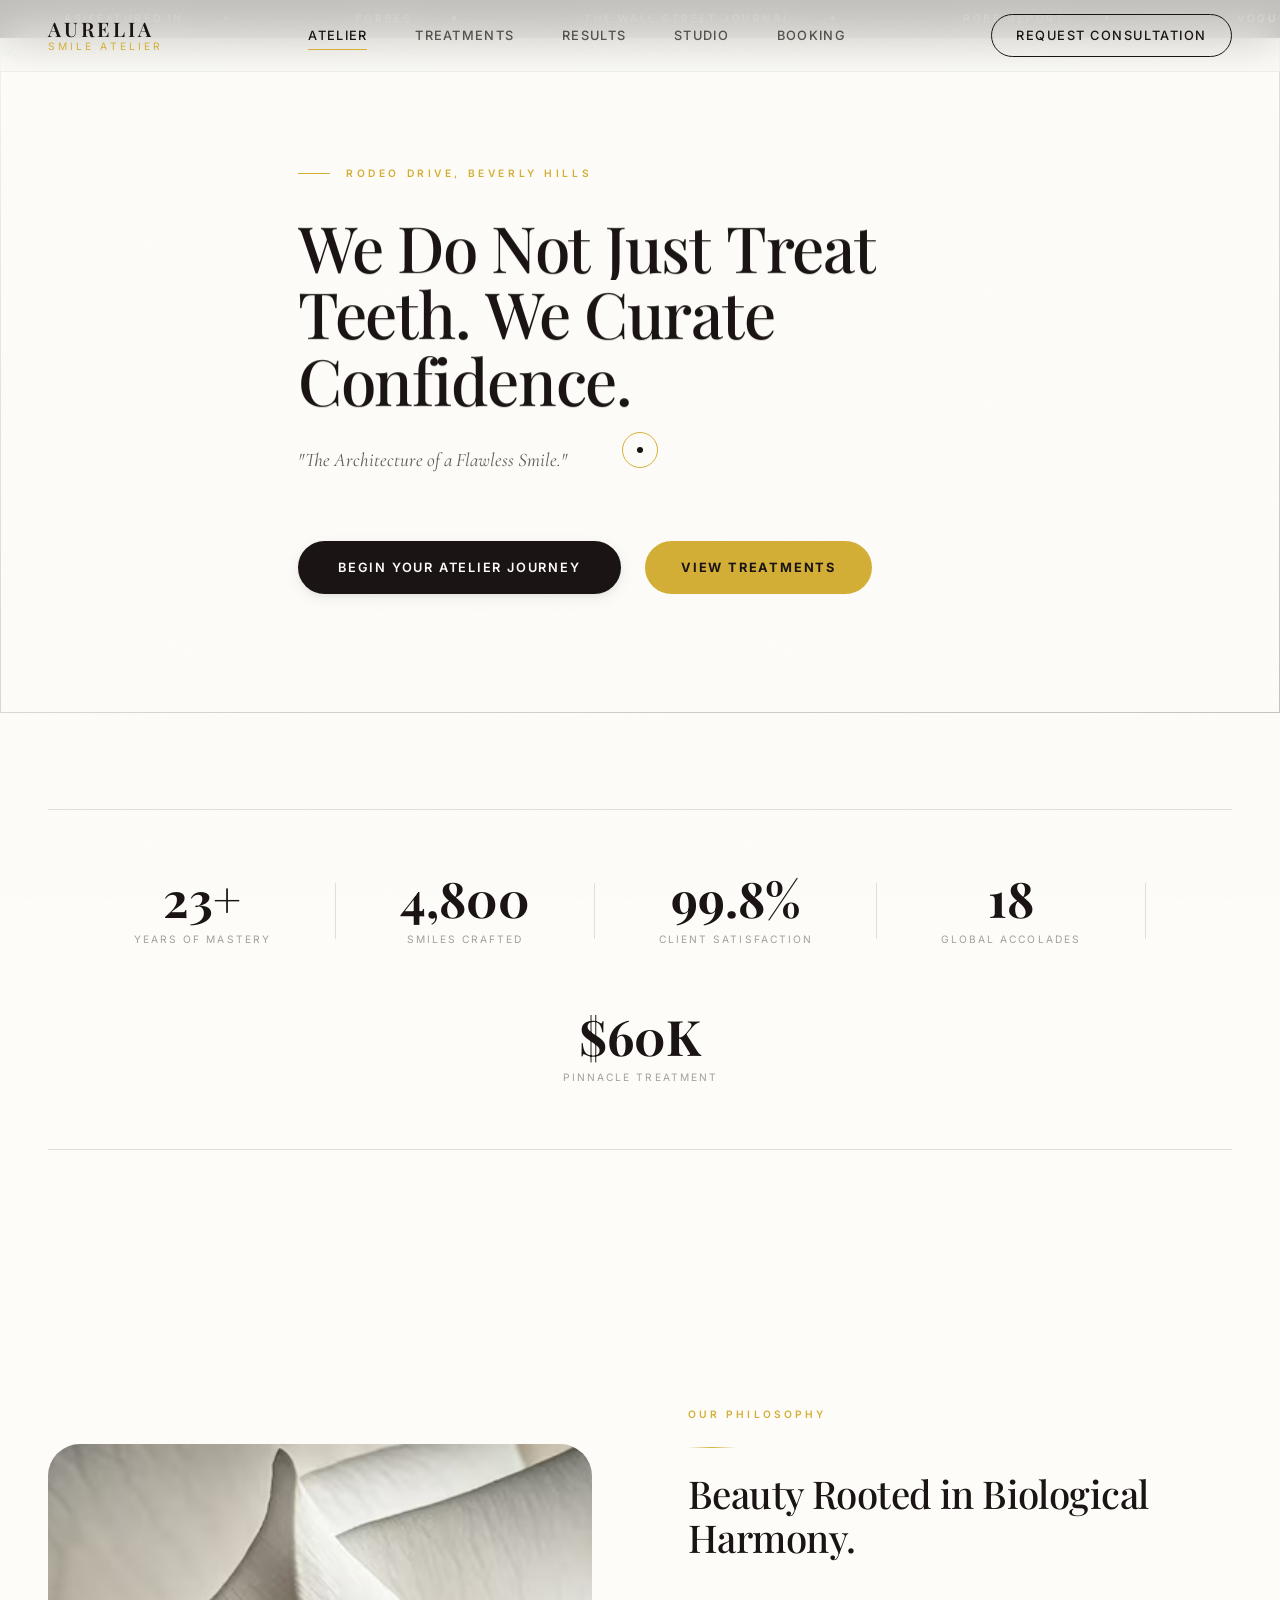
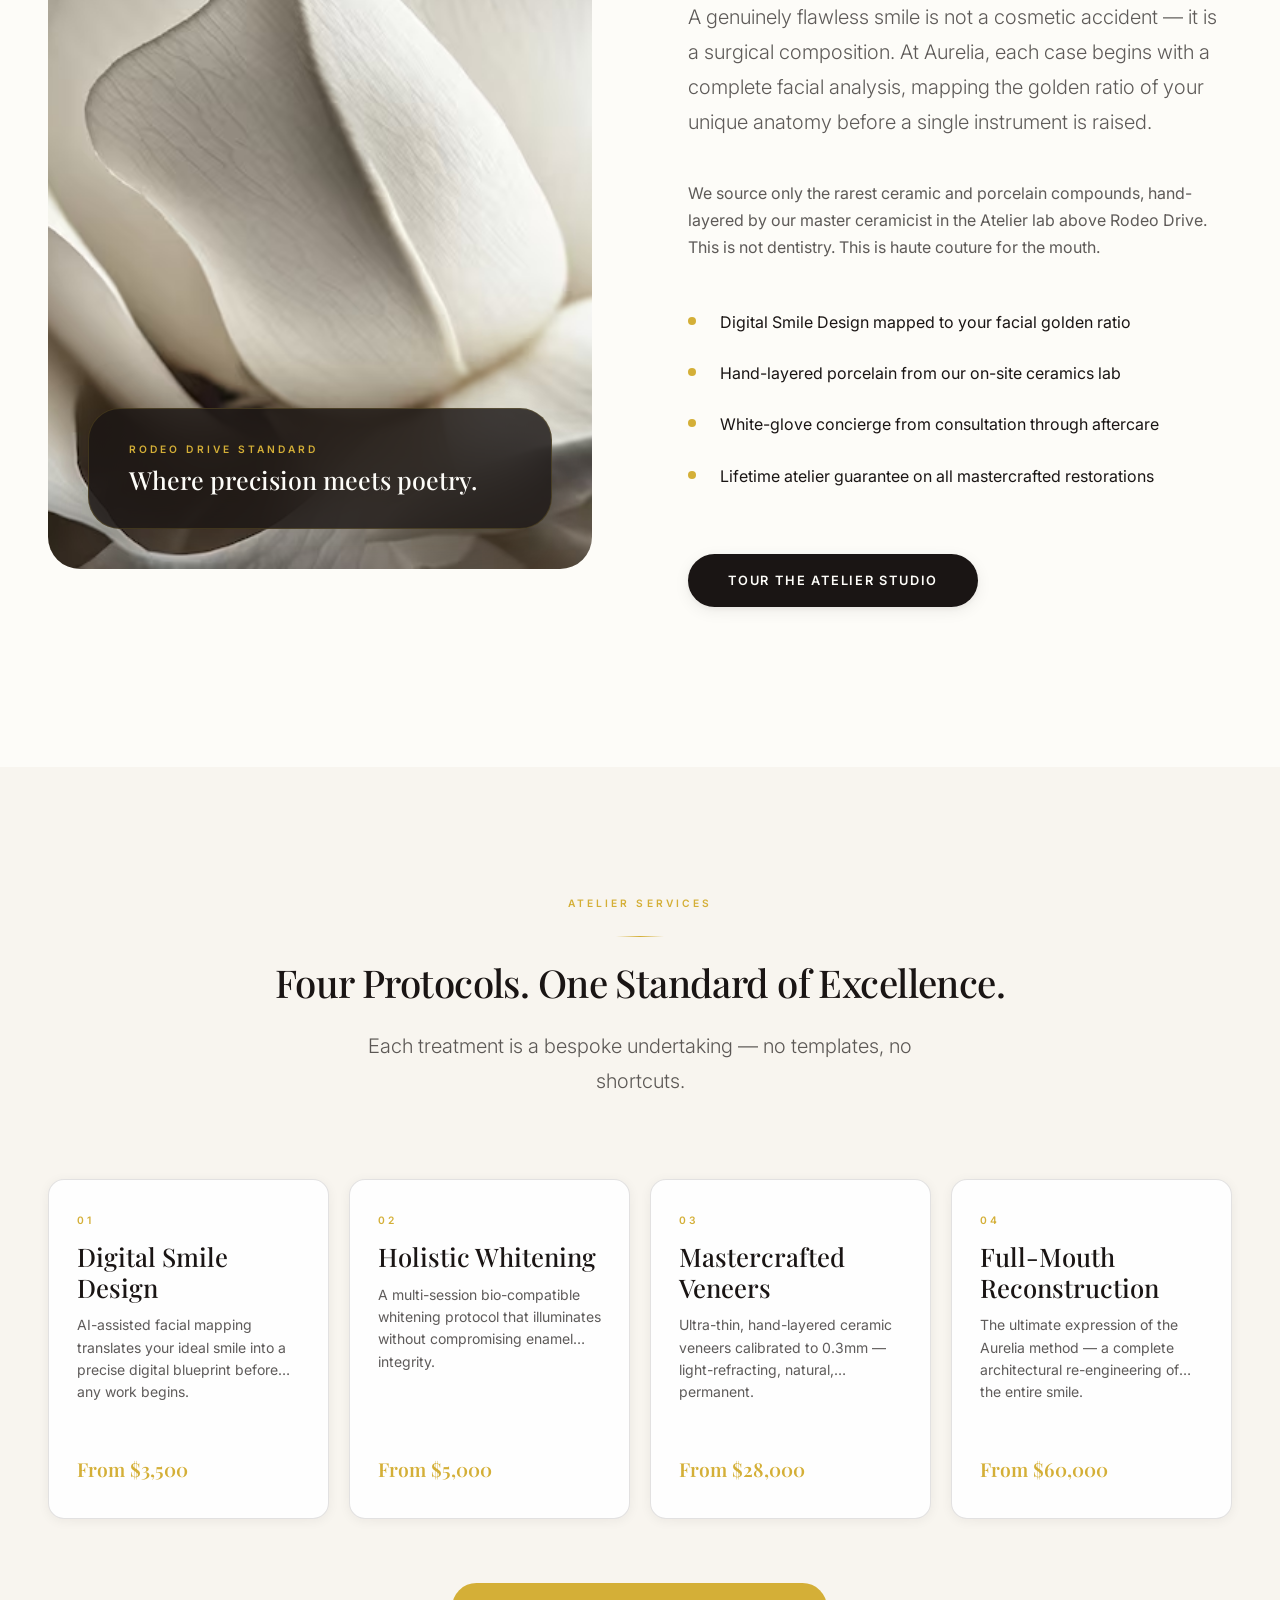
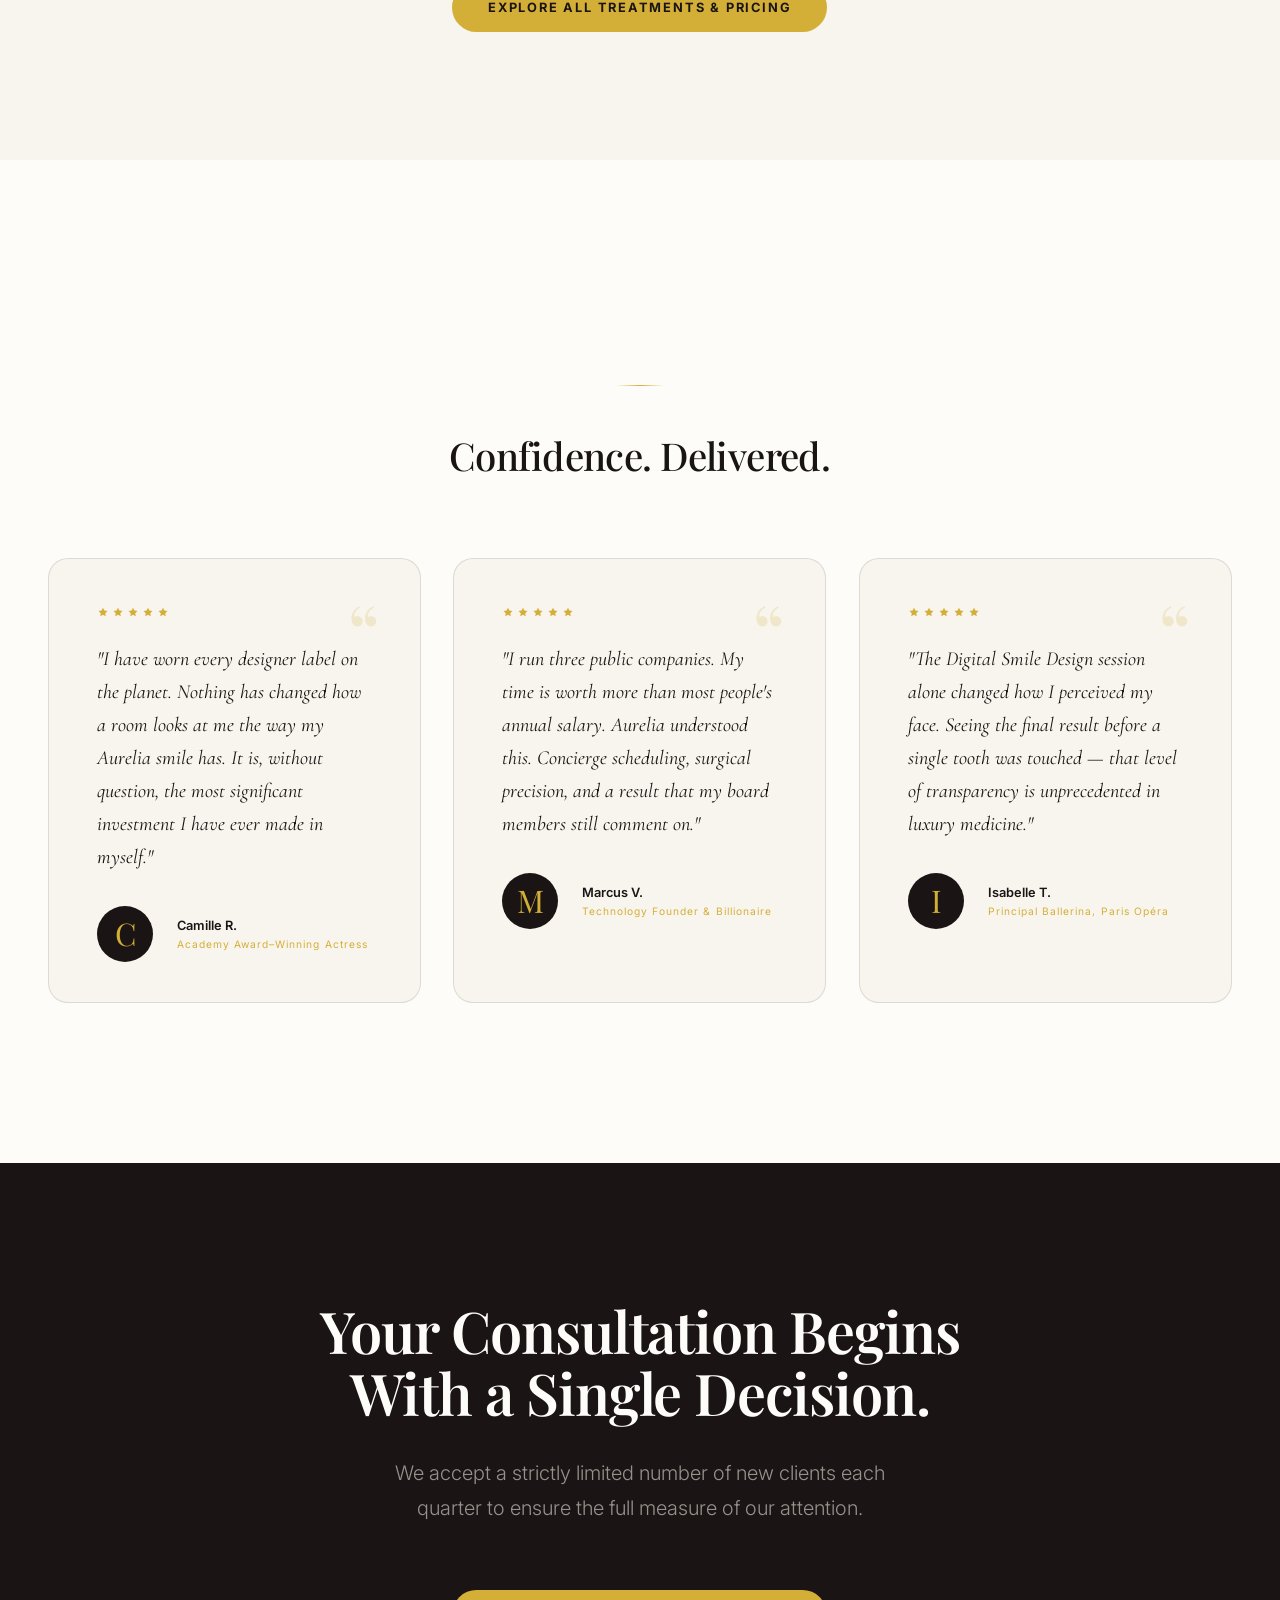
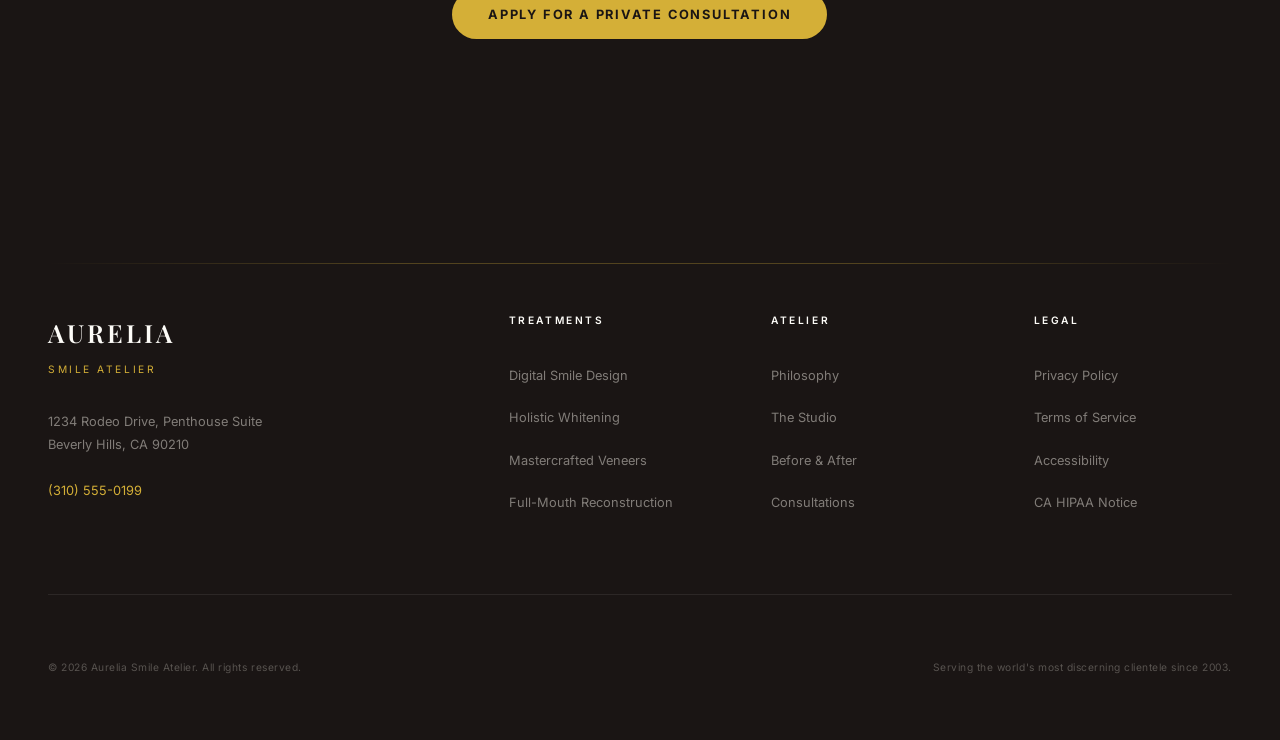
==== index.html @ 7411df08 "Add files via upload" ====
<!DOCTYPE html>
<html lang="en">
<head>
  <meta charset="UTF-8" />
  <meta name="viewport" content="width=device-width, initial-scale=1.0" />
  <meta name="description" content="Aurelia Smile Atelier — Ultra-luxury cosmetic dentistry on Rodeo Drive, Beverly Hills. Mastercrafted veneers, full-mouth reconstructions, and digital smile design for the world's most discerning clientele." />
  <meta name="theme-color" content="#FDFCF8" />
  <title>Aurelia Smile Atelier | The Architecture of a Flawless Smile</title>
  <meta http-equiv="Cache-Control" content="no-cache, no-store, must-revalidate" />
  <meta http-equiv="Pragma" content="no-cache" />
  <meta http-equiv="Expires" content="0" />
  <link rel="stylesheet" href="luxury.css?v=7" />
  <!-- CRITICAL: mobile overrides for the new services grid -->
  <style>
    @media (max-width: 900px) {
      #new-services-grid {
        flex-direction: column !important;
      }
      #new-services-grid > a {
        height: auto !important;
        min-height: 200px !important;
        flex: none !important;
        width: 100% !important;
      }
      #new-services-grid > a > p {
        -webkit-line-clamp: unset !important;
        overflow: visible !important;
        display: block !important;
      }
    }
  </style>
</head>
<body>

  <!-- ░░ NOISE OVERLAY ░░ -->
  <div class="noise-overlay" aria-hidden="true"></div>

  <!-- ░░ CUSTOM CURSOR ░░ -->
  <div class="cursor-dot"  aria-hidden="true"></div>
  <div class="cursor-ring" aria-hidden="true"></div>

  <!-- ░░ PAGE WIPE ░░ -->
  <div class="page-wipe" aria-hidden="true">
    <div class="page-wipe__panel"></div>
    <div class="page-wipe__panel"></div>
    <div class="page-wipe__panel"></div>
    <div class="page-wipe__panel"></div>
    <div class="page-wipe__panel"></div>
  </div>
  <div class="page-wipe__accent" aria-hidden="true"></div>

  <!-- ░░ MARQUEE ░░ -->
  <div class="marquee-bar" role="marquee" aria-label="As featured in">
    <div class="marquee-inner">
      <div class="marquee-track">
        <span class="marquee-item">As Featured In<span class="marquee-sep"></span></span>
        <span class="marquee-item">Forbes<span class="marquee-sep"></span></span>
        <span class="marquee-item">The Wall Street Journal<span class="marquee-sep"></span></span>
        <span class="marquee-item">Robb Report<span class="marquee-sep"></span></span>
        <span class="marquee-item">Vogue<span class="marquee-sep"></span></span>
        <span class="marquee-item">Architectural Digest<span class="marquee-sep"></span></span>
        <span class="marquee-item">Town &amp; Country<span class="marquee-sep"></span></span>
        <span class="marquee-item">Hollywood Reporter<span class="marquee-sep"></span></span>
        <span class="marquee-item">Condé Nast Traveller<span class="marquee-sep"></span></span>
      </div>
    </div>
  </div>

  <!-- ░░ NAV ░░ -->
  <nav class="site-nav" role="navigation" aria-label="Primary navigation">
    <div class="nav-inner">
      <a href="index.html" class="nav-wordmark" aria-label="Aurelia Smile Atelier — Home">
        <span class="nav-wordmark__name">AURELIA</span>
        <span class="nav-wordmark__sub">Smile Atelier</span>
      </a>
      <div class="nav-links">
        <a href="index.html"      class="is-active">Atelier</a>
        <a href="treatments.html">Treatments</a>
        <a href="results.html">Results</a>
        <a href="studio.html">Studio</a>
        <a href="booking.html">Booking</a>
      </div>
      <a href="booking.html" class="nav-cta btn-magnetic" data-cursor="hover">
        <span class="btn-magnetic__text">Request Consultation</span>
      </a>
        <button id="mobile-menu-btn" aria-label="Toggle mobile menu" data-cursor="hover">
          <svg width="24" height="24" viewBox="0 0 24 24" fill="none" stroke="currentColor" stroke-width="1.5" stroke-linecap="round" stroke-linejoin="round">
            <line x1="3" y1="12" x2="21" y2="12"></line>
            <line x1="3" y1="6" x2="21" y2="6"></line>
            <line x1="3" y1="18" x2="21" y2="18"></line>
          </svg>
        </button>
    </div>
  </nav>

  <main id="main-content">

    <!-- ═══════════════════════════════════════
         HERO
    ════════════════════════════════════════ -->
    <section class="hero" aria-labelledby="hero-headline">
      <div class="hero__bg" aria-hidden="true">
        <img
          src="https://images.unsplash.com/photo-1560448204-e02f11c3d0e2?crop=entropy&cs=tinysrgb&fit=max&fm=jpg&ixid=M3w5ODU1MzN8MHwxfHNlYXJjaHwxfHxicmlnaHQlMjBwZW50aG91c2UlMjBsaXZpbmclMjByb29tfGVufDB8MHx8fDE3ODI5MzI5MTV8MA&ixlib=rb-4.1.0&q=80&w=1080"
          alt=""
          width="1600"
          height="1000"
          loading="eager"
          fetchpriority="high"
        />
      </div>

      <div class="hero__content">
        <p class="hero__tagline">Rodeo Drive, Beverly Hills</p>

        <h1 id="hero-headline" class="display-xl" data-reveal="words" style="margin-bottom:var(--space-4);">
          We Do Not Just Treat Teeth. We Curate Confidence.
        </h1>

        <p class="hero__hook fade-up" style="transition-delay:400ms;">
          "The Architecture of a Flawless Smile."
        </p>

        <div class="hero__actions fade-up" style="transition-delay:560ms;">
          <a href="booking.html" class="btn-primary btn-magnetic" data-cursor="hover"><span class="btn-magnetic__text">Begin Your Atelier Journey</span></a>
          <a href="treatments.html" class="btn-gold btn-magnetic" data-cursor="hover"><span class="btn-magnetic__text">View Treatments</span></a>
        </div>

      </div>
    </section>



    <!-- ═══════════════════════════════════════
         TRUST SIGNALS
    ════════════════════════════════════════ -->
    <section class="section-sm" aria-label="Practice statistics">
      <div class="container">
        <div class="trust-row">
          <div class="trust-item fade-up" style="transition-delay:0ms;">
            <span class="trust-item__number">23+</span>
            <span class="trust-item__label">Years of Mastery</span>
          </div>
          <div class="trust-item__sep" aria-hidden="true"></div>
          <div class="trust-item fade-up" style="transition-delay:80ms;">
            <span class="trust-item__number">4,800</span>
            <span class="trust-item__label">Smiles Crafted</span>
          </div>
          <div class="trust-item__sep" aria-hidden="true"></div>
          <div class="trust-item fade-up" style="transition-delay:160ms;">
            <span class="trust-item__number">99.8%</span>
            <span class="trust-item__label">Client Satisfaction</span>
          </div>
          <div class="trust-item__sep" aria-hidden="true"></div>
          <div class="trust-item fade-up" style="transition-delay:240ms;">
            <span class="trust-item__number">18</span>
            <span class="trust-item__label">Global Accolades</span>
          </div>
          <div class="trust-item__sep" aria-hidden="true"></div>
          <div class="trust-item fade-up" style="transition-delay:320ms;">
            <span class="trust-item__number">$60K</span>
            <span class="trust-item__label">Pinnacle Treatment</span>
          </div>
        </div>
      </div>
    </section>

    <!-- ═══════════════════════════════════════
         PHILOSOPHY
    ════════════════════════════════════════ -->
    <section class="section" aria-labelledby="philosophy-heading">
      <div class="container">
        <div class="philosophy-layout">
          <!-- Image -->
          <div class="philosophy-img-wrap scale-up" data-reveal="zoom">
            <img
              src="images/white-rose-background-concept.png"
              alt="Aurelia Smile Atelier treatment suite — a serene, sunlit space of marble and precision"
              width="900"
              height="1200"
              loading="lazy"
            />
            <div class="philosophy-img-badge glass-card-dark" style="padding:var(--space-4) var(--space-5);">
              <p class="eyebrow" style="color:var(--champagne);margin-bottom:6px;">Rodeo Drive Standard</p>
              <p style="color:var(--alabaster);font-family:var(--font-display);font-size:var(--text-lg);font-weight:500;line-height:1.3;">
                Where precision meets poetry.
              </p>
            </div>
          </div>

          <!-- Content -->
          <div class="philosophy-content">
            <span class="eyebrow fade-up">Our Philosophy</span>
            <div class="divider-gold fade-up" style="transition-delay:60ms;"></div>
            <h2 id="philosophy-heading" class="display-md fade-up" style="transition-delay:120ms;">
              Beauty Rooted in Biological Harmony.
            </h2>
            <p class="body-lg fade-up" style="transition-delay:200ms;">
              A genuinely flawless smile is not a cosmetic accident — it is a surgical
              composition. At Aurelia, each case begins with a complete facial analysis,
              mapping the golden ratio of your unique anatomy before a single instrument
              is raised.
            </p>
            <p class="body-base fade-up" style="transition-delay:280ms;">
              We source only the rarest ceramic and porcelain compounds, hand-layered
              by our master ceramicist in the Atelier lab above Rodeo Drive. This is
              not dentistry. This is haute couture for the mouth.
            </p>

            <div class="philosophy-list fade-up" style="transition-delay:360ms;">
              <div class="philosophy-list__item">
                <div class="philosophy-list__dot"></div>
                <p class="body-base" style="color:var(--espresso);">Digital Smile Design mapped to your facial golden ratio</p>
              </div>
              <div class="philosophy-list__item">
                <div class="philosophy-list__dot"></div>
                <p class="body-base" style="color:var(--espresso);">Hand-layered porcelain from our on-site ceramics lab</p>
              </div>
              <div class="philosophy-list__item">
                <div class="philosophy-list__dot"></div>
                <p class="body-base" style="color:var(--espresso);">White-glove concierge from consultation through aftercare</p>
              </div>
              <div class="philosophy-list__item">
                <div class="philosophy-list__dot"></div>
                <p class="body-base" style="color:var(--espresso);">Lifetime atelier guarantee on all mastercrafted restorations</p>
              </div>
            </div>

            <div style="margin-top:var(--space-8);" class="fade-up" style="transition-delay:480ms;">
              <a href="studio.html" class="btn-primary btn-magnetic" data-cursor="hover">
                <span class="btn-magnetic__text">Tour the Atelier Studio</span>
              </a>
            </div>
          </div>
        </div>
      </div>
    </section>

    <!-- ═══════════════════════════════════════
         SERVICES PREVIEW — rebuilt clean
    ════════════════════════════════════════ -->
    <section aria-labelledby="services-heading" style="background:var(--warm-cream);padding:var(--space-16) 0;">
      <div style="width:100%;max-width:1280px;margin:0 auto;padding:0 var(--space-6);">

        <!-- Section header -->
        <div style="text-align:center;margin-bottom:var(--space-10);">
          <span class="eyebrow fade-up">Atelier Services</span>
          <div class="divider-gold" style="margin:var(--space-3) auto;"></div>
          <h2 id="services-heading" class="display-md fade-up" style="transition-delay:80ms;">
            Four Protocols. One Standard of Excellence.
          </h2>
          <p class="body-lg fade-up" style="max-width:560px;margin:var(--space-3) auto 0;transition-delay:160ms;">
            Each treatment is a bespoke undertaking — no templates, no shortcuts.
          </p>
        </div>

        <!-- Cards grid — 4 fixed-size cards, no bugs possible -->
        <div id="new-services-grid" class="fade-up" data-stagger="100" style="
          display: flex;
          gap: 20px;
          align-items: stretch;
        ">

          <!-- Card 1 -->
          <a href="treatments.html" data-cursor="hover" data-touch aria-label="Digital Smile Design — from $3,500" style="
            flex: 1 1 0;
            min-width: 0;
            height: 340px;
            background: var(--sunlit-white);
            border: 1px solid var(--espresso-12);
            border-radius: 16px;
            padding: 32px 28px;
            box-shadow: 0 2px 12px rgba(26,21,20,0.06);
            display: flex;
            flex-direction: column;
            text-decoration: none;
            color: inherit;
            box-sizing: border-box;
            transition: box-shadow 420ms ease, transform 420ms ease;
          " onmouseenter="this.style.boxShadow='0 12px 40px rgba(26,21,20,0.14)';this.style.transform='translateY(-4px)'"
             onmouseleave="this.style.boxShadow='0 2px 12px rgba(26,21,20,0.06)';this.style.transform='none'">
            <span class="eyebrow" style="margin-bottom:12px;display:block;">01</span>
            <h3 style="
              font-family:var(--font-display);
              font-size:1.6rem;
              font-weight:500;
              line-height:1.2;
              color:var(--espresso);
              margin:0 0 12px 0;
              hyphens:none;
              word-break:normal;
            ">Digital Smile Design</h3>
            <p style="
              font-family:var(--font-body);
              font-size:0.875rem;
              line-height:1.6;
              color:var(--espresso-70);
              margin:0;
              flex-grow:1;
              overflow:hidden;
              display:-webkit-box;
              -webkit-line-clamp:3;
              -webkit-box-orient:vertical;
            ">AI-assisted facial mapping translates your ideal smile into a precise digital blueprint before any work begins.</p>
            <span style="
              font-family:var(--font-display);
              font-size:1.2rem;
              font-weight:600;
              color:var(--champagne);
              margin-top:20px;
              display:block;
            ">From $3,500</span>
          </a>

          <!-- Card 2 -->
          <a href="treatments.html" data-cursor="hover" data-touch aria-label="Holistic Whitening — from $5,000" style="
            flex: 1 1 0;
            min-width: 0;
            height: 340px;
            background: var(--sunlit-white);
            border: 1px solid var(--espresso-12);
            border-radius: 16px;
            padding: 32px 28px;
            box-shadow: 0 2px 12px rgba(26,21,20,0.06);
            display: flex;
            flex-direction: column;
            text-decoration: none;
            color: inherit;
            box-sizing: border-box;
            transition: box-shadow 420ms ease, transform 420ms ease;
          " onmouseenter="this.style.boxShadow='0 12px 40px rgba(26,21,20,0.14)';this.style.transform='translateY(-4px)'"
             onmouseleave="this.style.boxShadow='0 2px 12px rgba(26,21,20,0.06)';this.style.transform='none'">
            <span class="eyebrow" style="margin-bottom:12px;display:block;">02</span>
            <h3 style="
              font-family:var(--font-display);
              font-size:1.6rem;
              font-weight:500;
              line-height:1.2;
              color:var(--espresso);
              margin:0 0 12px 0;
              hyphens:none;
              word-break:normal;
            ">Holistic Whitening</h3>
            <p style="
              font-family:var(--font-body);
              font-size:0.875rem;
              line-height:1.6;
              color:var(--espresso-70);
              margin:0;
              flex-grow:1;
              overflow:hidden;
              display:-webkit-box;
              -webkit-line-clamp:3;
              -webkit-box-orient:vertical;
            ">A multi-session bio-compatible whitening protocol that illuminates without compromising enamel integrity.</p>
            <span style="
              font-family:var(--font-display);
              font-size:1.2rem;
              font-weight:600;
              color:var(--champagne);
              margin-top:20px;
              display:block;
            ">From $5,000</span>
          </a>

          <!-- Card 3 -->
          <a href="treatments.html" data-cursor="hover" data-touch aria-label="Mastercrafted Veneers — from $28,000" style="
            flex: 1 1 0;
            min-width: 0;
            height: 340px;
            background: var(--sunlit-white);
            border: 1px solid var(--espresso-12);
            border-radius: 16px;
            padding: 32px 28px;
            box-shadow: 0 2px 12px rgba(26,21,20,0.06);
            display: flex;
            flex-direction: column;
            text-decoration: none;
            color: inherit;
            box-sizing: border-box;
            transition: box-shadow 420ms ease, transform 420ms ease;
          " onmouseenter="this.style.boxShadow='0 12px 40px rgba(26,21,20,0.14)';this.style.transform='translateY(-4px)'"
             onmouseleave="this.style.boxShadow='0 2px 12px rgba(26,21,20,0.06)';this.style.transform='none'">
            <span class="eyebrow" style="margin-bottom:12px;display:block;">03</span>
            <h3 style="
              font-family:var(--font-display);
              font-size:1.6rem;
              font-weight:500;
              line-height:1.2;
              color:var(--espresso);
              margin:0 0 12px 0;
              hyphens:none;
              word-break:normal;
            ">Mastercrafted Veneers</h3>
            <p style="
              font-family:var(--font-body);
              font-size:0.875rem;
              line-height:1.6;
              color:var(--espresso-70);
              margin:0;
              flex-grow:1;
              overflow:hidden;
              display:-webkit-box;
              -webkit-line-clamp:3;
              -webkit-box-orient:vertical;
            ">Ultra-thin, hand-layered ceramic veneers calibrated to 0.3mm — light-refracting, natural, permanent.</p>
            <span style="
              font-family:var(--font-display);
              font-size:1.2rem;
              font-weight:600;
              color:var(--champagne);
              margin-top:20px;
              display:block;
            ">From $28,000</span>
          </a>

          <!-- Card 4 -->
          <a href="treatments.html" data-cursor="hover" data-touch aria-label="Full-Mouth Reconstruction — from $60,000" style="
            flex: 1 1 0;
            min-width: 0;
            height: 340px;
            background: var(--sunlit-white);
            border: 1px solid var(--espresso-12);
            border-radius: 16px;
            padding: 32px 28px;
            box-shadow: 0 2px 12px rgba(26,21,20,0.06);
            display: flex;
            flex-direction: column;
            text-decoration: none;
            color: inherit;
            box-sizing: border-box;
            transition: box-shadow 420ms ease, transform 420ms ease;
          " onmouseenter="this.style.boxShadow='0 12px 40px rgba(26,21,20,0.14)';this.style.transform='translateY(-4px)'"
             onmouseleave="this.style.boxShadow='0 2px 12px rgba(26,21,20,0.06)';this.style.transform='none'">
            <span class="eyebrow" style="margin-bottom:12px;display:block;">04</span>
            <h3 style="
              font-family:var(--font-display);
              font-size:1.6rem;
              font-weight:500;
              line-height:1.2;
              color:var(--espresso);
              margin:0 0 12px 0;
              hyphens:none;
              word-break:normal;
            ">Full-Mouth Reconstruction</h3>
            <p style="
              font-family:var(--font-body);
              font-size:0.875rem;
              line-height:1.6;
              color:var(--espresso-70);
              margin:0;
              flex-grow:1;
              overflow:hidden;
              display:-webkit-box;
              -webkit-line-clamp:3;
              -webkit-box-orient:vertical;
            ">The ultimate expression of the Aurelia method — a complete architectural re-engineering of the entire smile.</p>
            <span style="
              font-family:var(--font-display);
              font-size:1.2rem;
              font-weight:600;
              color:var(--champagne);
              margin-top:20px;
              display:block;
            ">From $60,000</span>
          </a>

        </div>

        <!-- CTA -->
        <div style="text-align:center;margin-top:var(--space-8);" class="fade-up">
          <a href="treatments.html" class="btn-gold btn-magnetic" data-cursor="hover">
            <span class="btn-magnetic__text">Explore All Treatments &amp; Pricing</span>
          </a>
        </div>

      </div>
    </section>


    <!-- ═══════════════════════════════════════
         TESTIMONIALS
    ════════════════════════════════════════ -->
    <section class="section" aria-labelledby="testimonials-heading">
      <div class="container">
        <div class="section-header section-header--center">
          <span class="eyebrow fade-up">Client Voices</span>
          <div class="divider-gold" style="margin:var(--space-3) auto;"></div>
          <h2 id="testimonials-heading" class="display-md fade-up" style="transition-delay:80ms;">
            Confidence. Delivered.
          </h2>
        </div>

        <div class="testimonial-grid">
          <!-- T1 -->
          <div class="testimonial-card fade-up" style="transition-delay:0ms;">
            <div class="stars" aria-label="5 stars">
              <svg class="star" viewBox="0 0 16 16"><path d="M8 1l1.85 3.75L14 5.27l-3 2.93.71 4.13L8 10.2l-3.71 2.13.71-4.13L2 5.27l4.15-.52z"/></svg>
              <svg class="star" viewBox="0 0 16 16"><path d="M8 1l1.85 3.75L14 5.27l-3 2.93.71 4.13L8 10.2l-3.71 2.13.71-4.13L2 5.27l4.15-.52z"/></svg>
              <svg class="star" viewBox="0 0 16 16"><path d="M8 1l1.85 3.75L14 5.27l-3 2.93.71 4.13L8 10.2l-3.71 2.13.71-4.13L2 5.27l4.15-.52z"/></svg>
              <svg class="star" viewBox="0 0 16 16"><path d="M8 1l1.85 3.75L14 5.27l-3 2.93.71 4.13L8 10.2l-3.71 2.13.71-4.13L2 5.27l4.15-.52z"/></svg>
              <svg class="star" viewBox="0 0 16 16"><path d="M8 1l1.85 3.75L14 5.27l-3 2.93.71 4.13L8 10.2l-3.71 2.13.71-4.13L2 5.27l4.15-.52z"/></svg>
            </div>
            <p class="testimonial-card__text">
              "I have worn every designer label on the planet. Nothing has changed how
              a room looks at me the way my Aurelia smile has. It is, without question,
              the most significant investment I have ever made in myself."
            </p>
            <div class="testimonial-card__author">
              <div class="testimonial-card__avatar-text">C</div>
              <div>
                <p class="testimonial-card__name">Camille R.</p>
                <p class="testimonial-card__role">Academy Award–Winning Actress</p>
              </div>
            </div>
          </div>
          <!-- T2 -->
          <div class="testimonial-card fade-up" style="transition-delay:100ms;">
            <div class="stars" aria-label="5 stars">
              <svg class="star" viewBox="0 0 16 16"><path d="M8 1l1.85 3.75L14 5.27l-3 2.93.71 4.13L8 10.2l-3.71 2.13.71-4.13L2 5.27l4.15-.52z"/></svg>
              <svg class="star" viewBox="0 0 16 16"><path d="M8 1l1.85 3.75L14 5.27l-3 2.93.71 4.13L8 10.2l-3.71 2.13.71-4.13L2 5.27l4.15-.52z"/></svg>
              <svg class="star" viewBox="0 0 16 16"><path d="M8 1l1.85 3.75L14 5.27l-3 2.93.71 4.13L8 10.2l-3.71 2.13.71-4.13L2 5.27l4.15-.52z"/></svg>
              <svg class="star" viewBox="0 0 16 16"><path d="M8 1l1.85 3.75L14 5.27l-3 2.93.71 4.13L8 10.2l-3.71 2.13.71-4.13L2 5.27l4.15-.52z"/></svg>
              <svg class="star" viewBox="0 0 16 16"><path d="M8 1l1.85 3.75L14 5.27l-3 2.93.71 4.13L8 10.2l-3.71 2.13.71-4.13L2 5.27l4.15-.52z"/></svg>
            </div>
            <p class="testimonial-card__text">
              "I run three public companies. My time is worth more than most people's
              annual salary. Aurelia understood this. Concierge scheduling, surgical
              precision, and a result that my board members still comment on."
            </p>
            <div class="testimonial-card__author">
              <div class="testimonial-card__avatar-text">M</div>
              <div>
                <p class="testimonial-card__name">Marcus V.</p>
                <p class="testimonial-card__role">Technology Founder &amp; Billionaire</p>
              </div>
            </div>
          </div>
          <!-- T3 -->
          <div class="testimonial-card fade-up" style="transition-delay:200ms;">
            <div class="stars" aria-label="5 stars">
              <svg class="star" viewBox="0 0 16 16"><path d="M8 1l1.85 3.75L14 5.27l-3 2.93.71 4.13L8 10.2l-3.71 2.13.71-4.13L2 5.27l4.15-.52z"/></svg>
              <svg class="star" viewBox="0 0 16 16"><path d="M8 1l1.85 3.75L14 5.27l-3 2.93.71 4.13L8 10.2l-3.71 2.13.71-4.13L2 5.27l4.15-.52z"/></svg>
              <svg class="star" viewBox="0 0 16 16"><path d="M8 1l1.85 3.75L14 5.27l-3 2.93.71 4.13L8 10.2l-3.71 2.13.71-4.13L2 5.27l4.15-.52z"/></svg>
              <svg class="star" viewBox="0 0 16 16"><path d="M8 1l1.85 3.75L14 5.27l-3 2.93.71 4.13L8 10.2l-3.71 2.13.71-4.13L2 5.27l4.15-.52z"/></svg>
              <svg class="star" viewBox="0 0 16 16"><path d="M8 1l1.85 3.75L14 5.27l-3 2.93.71 4.13L8 10.2l-3.71 2.13.71-4.13L2 5.27l4.15-.52z"/></svg>
            </div>
            <p class="testimonial-card__text">
              "The Digital Smile Design session alone changed how I perceived my face.
              Seeing the final result before a single tooth was touched — that level of
              transparency is unprecedented in luxury medicine."
            </p>
            <div class="testimonial-card__author">
              <div class="testimonial-card__avatar-text">I</div>
              <div>
                <p class="testimonial-card__name">Isabelle T.</p>
                <p class="testimonial-card__role">Principal Ballerina, Paris Opéra</p>
              </div>
            </div>
          </div>
        </div>
      </div>
    </section>

    <!-- ═══════════════════════════════════════
         CTA BAND
    ════════════════════════════════════════ -->
    <section class="section-sm" style="background:var(--espresso);" aria-label="Consultation call to action">
      <div class="container" style="text-align:center;">
        <span class="eyebrow" style="color:var(--champagne);margin-bottom:var(--space-3);display:block;" data-reveal="words">
          A Seat at the Atelier
        </span>
        <h2 class="display-lg fade-up" style="color:var(--alabaster);margin-bottom:var(--space-4);max-width:700px;margin-left:auto;margin-right:auto;transition-delay:80ms;">
          Your Consultation Begins With a Single Decision.
        </h2>
        <p class="body-lg fade-up" style="color:var(--platinum-60);max-width:520px;margin:0 auto var(--space-8);transition-delay:160ms;">
          We accept a strictly limited number of new clients each quarter to ensure
          the full measure of our attention.
        </p>
        <div class="fade-up" style="transition-delay:240ms;">
          <a href="booking.html" class="btn-gold btn-magnetic" data-cursor="hover">
            <span class="btn-magnetic__text">Apply for a Private Consultation</span>
          </a>
        </div>
      </div>
    </section>

  </main>

  <!-- ░░ FOOTER ░░ -->
  <footer class="site-footer" role="contentinfo">
    <div class="container">
      <div class="footer-gold-line"></div>
      <div class="footer-grid">
        <div>
          <p class="footer-brand__name">AURELIA</p>
          <p class="footer-brand__tag">Smile Atelier</p>
          <address class="footer-brand__address" style="font-style:normal;">
            1234 Rodeo Drive, Penthouse Suite<br/>
            Beverly Hills, CA 90210<br/><br/>
            <a href="tel:+13105550199" style="color:var(--champagne);text-decoration:none;">(310) 555-0199</a>
          </address>
        </div>
        <div>
          <p class="footer-col__title">Treatments</p>
          <ul class="footer-links">
            <li><a href="treatments.html">Digital Smile Design</a></li>
            <li><a href="treatments.html">Holistic Whitening</a></li>
            <li><a href="treatments.html">Mastercrafted Veneers</a></li>
            <li><a href="treatments.html">Full-Mouth Reconstruction</a></li>
          </ul>
        </div>
        <div>
          <p class="footer-col__title">Atelier</p>
          <ul class="footer-links">
            <li><a href="index.html">Philosophy</a></li>
            <li><a href="studio.html">The Studio</a></li>
            <li><a href="results.html">Before &amp; After</a></li>
            <li><a href="booking.html">Consultations</a></li>
          </ul>
        </div>
        <div>
          <p class="footer-col__title">Legal</p>
          <ul class="footer-links">
            <li><a href="javascript:void(0);">Privacy Policy</a></li>
            <li><a href="javascript:void(0);">Terms of Service</a></li>
            <li><a href="javascript:void(0);">Accessibility</a></li>
            <li><a href="javascript:void(0);">CA HIPAA Notice</a></li>
          </ul>
        </div>
      </div>
      <div class="footer-bottom">
        <p>&copy; 2026 Aurelia Smile Atelier. All rights reserved.</p>
        <p>Serving the world's most discerning clientele since 2003.</p>
      </div>
    </div>
  </footer>

  <script src="engine.js?v=5"></script>

  <!-- FULLSCREEN MOBILE MENU -->
  <div class="mobile-overlay" id="mobile-menu" aria-hidden="true" style="background: rgba(253, 252, 248, 0.95); backdrop-filter: blur(24px); -webkit-backdrop-filter: blur(24px);">
    <div class="noise-overlay" aria-hidden="true"></div>
    <div class="mobile-overlay__header" style="position: relative; z-index: 10; padding: 2rem; display: flex; justify-content: space-between; align-items: center;">
      <span class="nav-wordmark__name" style="color: var(--espresso); font-family: var(--font-display); font-size: 1.5rem; letter-spacing: 0.1em;">AURELIA</span>
      <button class="mobile-close" id="mobile-close" aria-label="Close menu" data-cursor="hover" style="color: var(--espresso); background: none; border: none; cursor: pointer;">
        <svg width="32" height="32" viewBox="0 0 24 24" fill="none"><path d="M18 6L6 18M6 6l12 12" stroke="currentColor" stroke-width="1.5" stroke-linecap="round" stroke-linejoin="round"/></svg>
      </button>
    </div>
    <div class="mobile-overlay__links" style="position: relative; z-index: 10; display: flex; flex-direction: column; align-items: center; justify-content: center; height: 70%; gap: 2rem;">
      <a href="index.html" class="display-md" style="color: var(--espresso); text-decoration: none;">Atelier</a>
      <a href="treatments.html" class="display-md" style="color: var(--espresso); text-decoration: none;">Treatments</a>
      <a href="results.html" class="display-md" style="color: var(--espresso); text-decoration: none;">Results</a>
      <a href="studio.html" class="display-md" style="color: var(--espresso); text-decoration: none;">Studio</a>
      <a href="booking.html" class="display-md" style="color: var(--espresso); text-decoration: none;">Booking</a>
    </div>
  </div>


  <!-- card height equalizer — backup for any remaining difference after CSS line-clamp -->
  <script>
    function fixCardHeights() {
      var grid = document.getElementById('services-cards-grid');
      if (!grid) return;
      var cards = grid.querySelectorAll('.info-card');
      if (!cards.length || window.innerWidth <= 900) return;
      // Reset all heights so we measure naturally
      cards.forEach(function(c) { c.style.height = ''; });
      // Double rAF: ensures browser has painted with current font/layout
      requestAnimationFrame(function() {
        requestAnimationFrame(function() {
          var max = 0;
          cards.forEach(function(c) { max = Math.max(max, c.offsetHeight); });
          if (max > 0) cards.forEach(function(c) { c.style.height = max + 'px'; });
        });
      });
    }

    window.addEventListener('load', fixCardHeights);
    if (document.fonts && document.fonts.ready) {
      document.fonts.ready.then(fixCardHeights);
    }
    // Extra safety: run 2s after load (catches slow CDN fonts)
    window.addEventListener('load', function() { setTimeout(fixCardHeights, 2000); });
    window.addEventListener('resize', function() {
      clearTimeout(window._fchTimer);
      window._fchTimer = setTimeout(fixCardHeights, 150);
    });
  </script>
</body>
</html>
---- luxury.css ----
/* ============================================================
   AURELIA SMILE ATELIER — luxury.css
   Senior UI/UX System | Beverly Hills Design Agency
   Every value is intentional. Nothing is a default.
   ============================================================ */

/* ── 0. GOOGLE FONTS IMPORT ─────────────────────────────── */
@import url('https://fonts.googleapis.com/css2?family=Cormorant+Garamond:ital,wght@0,300;0,400;0,500;0,600;0,700;1,300;1,400;1,500&family=Playfair+Display:ital,wght@0,400;0,500;0,600;0,700;0,800;1,400;1,500&family=Inter:wght@300;400;500;600&display=swap');

/* ── 1. DESIGN TOKENS ────────────────────────────────────── */
html {
  scroll-behavior: smooth;
}

:root {
  /* Colour System */
  --alabaster: #FDFCF8;
  --sunlit-white: #FEFEFE;
  --warm-cream: #F8F5EF;
  --soft-cream: #F2EDE3;
  --espresso: #1A1514;
  --espresso-70: rgba(26, 21, 20, 0.70);
  --espresso-40: rgba(26, 21, 20, 0.40);
  --espresso-12: rgba(26, 21, 20, 0.12);
  --espresso-06: rgba(26, 21, 20, 0.06);
  --champagne: #D4AF37;
  --champagne-80: rgba(212, 175, 55, 0.80);
  --champagne-20: rgba(212, 175, 55, 0.20);
  --champagne-08: rgba(212, 175, 55, 0.08);
  --platinum: #E8E4DC;
  --platinum-60: rgba(232, 228, 220, 0.60);
  --glass-white: rgba(255, 255, 255, 0.72);
  --glass-border: rgba(255, 255, 255, 0.55);
  --glass-shadow: rgba(26, 21, 20, 0.08);

  /* Typography Scale — Major Third (1.250) */
  --text-xs: 0.64rem;
  --text-sm: 0.8rem;
  --text-base: 1rem;
  --text-md: 1.25rem;
  --text-lg: 1.563rem;
  --text-xl: 1.953rem;
  --text-2xl: 2.441rem;
  --text-3xl: 3.052rem;
  --text-4xl: 3.815rem;
  --text-5xl: 4.768rem;
  --text-6xl: 5.96rem;

  /* Font Families */
  --font-display: 'Playfair Display', 'Cormorant Garamond', Georgia, serif;
  --font-editorial: 'Cormorant Garamond', 'Playfair Display', Georgia, serif;
  --font-body: 'Inter', system-ui, -apple-system, sans-serif;

  /* Spacing System — 8pt Grid */
  --space-1: 0.5rem;
  --space-2: 1rem;
  --space-3: 1.5rem;
  --space-4: 2rem;
  --space-5: 2.5rem;
  --space-6: 3rem;
  --space-8: 4rem;
  --space-10: 5rem;
  --space-12: 6rem;
  --space-16: 8rem;
  --space-20: 10rem;
  --space-24: 12rem;

  /* Motion */
  --ease-out-expo: cubic-bezier(0.16, 1, 0.3, 1);
  --ease-out-quart: cubic-bezier(0.25, 1, 0.5, 1);
  --ease-in-out-sine: cubic-bezier(0.37, 0, 0.63, 1);
  --ease-spring: cubic-bezier(0.34, 1.56, 0.64, 1);
  --ease-luxe: cubic-bezier(0.22, 0.61, 0.36, 1);

  /* Duration */
  --dur-instant: 80ms;
  --dur-fast: 220ms;
  --dur-medium: 420ms;
  --dur-slow: 680ms;
  --dur-cinematic: 1100ms;

  /* Layout */
  --container-xl: 1320px;
  --container-lg: 1080px;
  --container-md: 760px;
  --nav-height: 72px;
  --section-gap: var(--space-20);

  /* Borders */
  --radius-sm: 4px;
  --radius-md: 10px;
  --radius-lg: 20px;
  --radius-xl: 32px;
  --radius-full: 9999px;
  --border-thin: 1px solid var(--espresso-12);
  --border-gold: 1px solid var(--champagne);
  --border-glass: 1px solid var(--glass-border);

  /* Shadows */
  --shadow-xs: 0 1px 3px rgba(26, 21, 20, 0.06), 0 1px 2px rgba(26, 21, 20, 0.04);
  --shadow-sm: 0 4px 16px rgba(26, 21, 20, 0.07), 0 2px 6px rgba(26, 21, 20, 0.05);
  --shadow-md: 0 8px 32px rgba(26, 21, 20, 0.09), 0 4px 12px rgba(26, 21, 20, 0.06);
  --shadow-lg: 0 20px 56px rgba(26, 21, 20, 0.12), 0 8px 20px rgba(26, 21, 20, 0.07);
  --shadow-xl: 0 40px 100px rgba(26, 21, 20, 0.16), 0 16px 40px rgba(26, 21, 20, 0.10);
  --shadow-gold: 0 0 32px rgba(212, 175, 55, 0.22), 0 4px 16px rgba(212, 175, 55, 0.14);
}

/* ── 2. RESET & BASE ─────────────────────────────────────── */
*,
*::before,
*::after {
  box-sizing: border-box;
  margin: 0;
  padding: 0;
}

html {
  font-size: 16px;
  scroll-behavior: smooth;
  text-rendering: optimizeLegibility;
  -webkit-font-smoothing: antialiased;
  -moz-osx-font-smoothing: grayscale;
  overflow-x: clip;
  max-width: 100vw;
}

body {
  background-color: var(--alabaster);
  color: var(--espresso);
  font-family: var(--font-body);
  font-weight: 400;
  line-height: 1.65;
  overflow-x: clip;
  max-width: 100%;
  position: relative;
  cursor: none;
  overflow-wrap: break-word;
  word-wrap: break-word;
  -webkit-hyphens: auto;
  hyphens: auto;
}

/* Ensure native cursor works in fullscreen (fixes missing cursor over video) */
:fullscreen,
:fullscreen * {
  cursor: auto !important;
}

:-webkit-full-screen,
:-webkit-full-screen * {
  cursor: auto !important;
}

:-moz-full-screen,
:-moz-full-screen * {
  cursor: auto !important;
}

@media (prefers-reduced-motion: reduce) {

  *,
  *::before,
  *::after {
    animation-duration: 0.01ms !important;
    animation-iteration-count: 1 !important;
    transition-duration: 0.01ms !important;
    scroll-behavior: auto !important;
  }

  body {
    cursor: auto;
  }

  .cursor-dot,
  .cursor-ring {
    display: none !important;
  }

  .marquee-inner {
    animation-duration: 5s !important;
  }
}

img,
video {
  display: block;
  max-width: 100%;
}

a {
  color: inherit;
  text-decoration: none;
  cursor: none;
}

button {
  cursor: none;
  font-family: inherit;
}

input,
textarea,
select {
  cursor: none;
}

ul,
ol {
  list-style: none;
}

/* ── 3. NOISE TEXTURE OVERLAY ────────────────────────────── */
.noise-overlay {
  position: fixed;
  inset: 0;
  z-index: 9998;
  pointer-events: none;
  opacity: 0.022;
  mix-blend-mode: multiply;
  width: 100%;
  height: 100%;
}

/* ── 4. CUSTOM CURSOR ────────────────────────────────────── */
.cursor-dot {
  position: fixed;
  top: 0;
  left: 0;
  z-index: 99999;
  width: 6px;
  height: 6px;
  border-radius: var(--radius-full);
  background: var(--espresso);
  pointer-events: none;
  transform: translate(-50%, -50%);
  transition: width var(--dur-fast) var(--ease-out-expo),
    height var(--dur-fast) var(--ease-out-expo),
    background var(--dur-fast) var(--ease-out-expo);
  will-change: transform, left, top;
}

.cursor-ring {
  position: fixed;
  top: 0;
  left: 0;
  z-index: 99998;
  width: 36px;
  height: 36px;
  border-radius: var(--radius-full);
  border: 1.5px solid var(--champagne);
  pointer-events: none;
  transform: translate(-50%, -50%);
  transition: width var(--dur-medium) var(--ease-out-expo),
    height var(--dur-medium) var(--ease-out-expo),
    border-color var(--dur-fast) var(--ease-out-expo),
    opacity var(--dur-fast) var(--ease-out-expo);
  will-change: transform, left, top, width, height;
}

.cursor-ring.is-hovering {
  width: 72px;
  height: 72px;
  border-color: var(--champagne);
  opacity: 0.7;
}

.cursor-ring.is-clicking {
  width: 28px;
  height: 28px;
  opacity: 1;
}

/* ── 5. SPA PAGE TRANSITION WIPE ─────────────────────────── */
.page-wipe {
  position: fixed;
  inset: 0;
  z-index: 9990;
  pointer-events: none;
  display: grid;
  grid-template-columns: repeat(5, 1fr);
}

.page-wipe__panel {
  background: var(--espresso);
  transform: scaleY(0);
  transform-origin: bottom center;
  transition: transform var(--dur-slow) var(--ease-out-expo);
}

.page-wipe.wipe-in .page-wipe__panel {
  transform: scaleY(1);
}

.page-wipe__panel:nth-child(1) {
  transition-delay: 0ms;
}

.page-wipe__panel:nth-child(2) {
  transition-delay: 40ms;
}

.page-wipe__panel:nth-child(3) {
  transition-delay: 80ms;
}

.page-wipe__panel:nth-child(4) {
  transition-delay: 120ms;
}

.page-wipe__panel:nth-child(5) {
  transition-delay: 160ms;
}

.page-wipe.wipe-out .page-wipe__panel {
  transform: scaleY(0);
  transform-origin: top center;
}

.page-wipe.wipe-out .page-wipe__panel:nth-child(1) {
  transition-delay: 0ms;
}

.page-wipe.wipe-out .page-wipe__panel:nth-child(2) {
  transition-delay: 40ms;
}

.page-wipe.wipe-out .page-wipe__panel:nth-child(3) {
  transition-delay: 80ms;
}

.page-wipe.wipe-out .page-wipe__panel:nth-child(4) {
  transition-delay: 120ms;
}

.page-wipe.wipe-out .page-wipe__panel:nth-child(5) {
  transition-delay: 160ms;
}

.page-wipe__accent {
  position: fixed;
  left: 50%;
  top: 0;
  bottom: 0;
  width: 2px;
  background: var(--champagne);
  transform: translateX(-50%) scaleY(0);
  transform-origin: bottom;
  z-index: 9991;
  pointer-events: none;
  transition: transform var(--dur-slow) var(--ease-out-expo);
  transition-delay: 80ms;
}

.page-wipe.wipe-in .page-wipe__accent {
  transform: translateX(-50%) scaleY(1);
}

.page-wipe.wipe-out .page-wipe__accent {
  transform: translateX(-50%) scaleY(0);
  transform-origin: top;
  transition-delay: 80ms;
}

/* ── 6. NAVIGATION ───────────────────────────────────────── */
.site-nav {
  position: fixed;
  top: 0;
  left: 0;
  right: 0;
  height: var(--nav-height);
  z-index: 1000;
  display: flex;
  align-items: center;
  padding: 0 var(--space-6);
  background: rgba(253, 252, 248, 0.7);
  backdrop-filter: blur(24px) saturate(1.6);
  -webkit-backdrop-filter: blur(24px) saturate(1.6);
  border-bottom: 1px solid rgba(26, 21, 20, 0.05);
  transition: transform 0.4s cubic-bezier(0.25, 1, 0.5, 1), background 0.4s ease;
}

.site-nav.is-hidden {
  transform: translateY(-100%);
}

.site-nav.is-scrolled {
  background: var(--glass-white);
  backdrop-filter: blur(24px) saturate(1.6);
  -webkit-backdrop-filter: blur(24px) saturate(1.6);
  box-shadow: 0 1px 0 var(--espresso-06), var(--shadow-xs);
}

.nav-inner {
  width: 100%;
  max-width: var(--container-xl);
  margin: 0 auto;
  display: flex;
  align-items: center;
  justify-content: space-between;
}

.nav-wordmark {
  display: flex;
  flex-direction: column;
  text-decoration: none;
}

.nav-wordmark__name {
  font-family: var(--font-display);
  font-size: var(--text-md);
  font-weight: 600;
  letter-spacing: 0.14em;
  color: var(--espresso);
  line-height: 1.1;
}

.nav-wordmark__sub {
  font-family: var(--font-body);
  font-size: var(--text-xs);
  font-weight: 400;
  letter-spacing: 0.3em;
  text-transform: uppercase;
  color: var(--champagne);
  line-height: 1.2;
}

.nav-links {
  display: flex;
  align-items: center;
  gap: var(--space-6);
}

.nav-links a {
  font-family: var(--font-body);
  font-size: var(--text-sm);
  font-weight: 500;
  letter-spacing: 0.1em;
  text-transform: uppercase;
  color: var(--espresso-70);
  position: relative;
  transition: color var(--dur-fast) var(--ease-out-quart);
}

.nav-links a::after {
  content: '';
  position: absolute;
  bottom: -4px;
  left: 0;
  width: 0;
  height: 1px;
  background: var(--champagne);
  transition: width var(--dur-medium) var(--ease-out-expo);
}

.nav-links a:hover,
.nav-links a.is-active {
  color: var(--espresso);
}

.nav-links a:hover::after,
.nav-links a.is-active::after {
  width: 100%;
}

.nav-cta {
  font-family: var(--font-body);
  font-size: var(--text-sm);
  font-weight: 500;
  letter-spacing: 0.12em;
  text-transform: uppercase;
  padding: 10px 24px;
  border: 1px solid var(--espresso);
  color: var(--espresso);
  background: transparent;
  border-radius: var(--radius-full);
  display: inline-block;
  transition: background var(--dur-fast) var(--ease-out-quart),
    color var(--dur-fast) var(--ease-out-quart),
    box-shadow var(--dur-fast) var(--ease-out-quart);
}

.nav-cta:hover {
  background: var(--espresso);
  color: var(--alabaster);
  box-shadow: var(--shadow-md);
}

/* ── 7. MARQUEE TICKER ───────────────────────────────────── */
.marquee-bar {
  overflow: hidden;
  background: rgba(30, 25, 24, 0.90);
  backdrop-filter: blur(8px);
  -webkit-backdrop-filter: blur(8px);
  padding: 10px 0;
  border-bottom: 1px solid rgba(212, 175, 55, 0.25);
}

.marquee-inner {
  display: flex;
  white-space: nowrap;
  animation: marquee-scroll 4s linear infinite !important;
  will-change: transform;
}

.marquee-inner:hover {
  animation-play-state: paused;
}

.marquee-track {
  display: flex;
  align-items: center;
}

.marquee-item {
  display: inline-flex;
  align-items: center;
  gap: var(--space-5);
  padding: 0 var(--space-8);
  font-family: var(--font-body);
  font-size: var(--text-xs);
  font-weight: 500;
  letter-spacing: 0.25em;
  text-transform: uppercase;
  color: var(--platinum-60);
}

.marquee-item .marquee-sep {
  width: 4px;
  height: 4px;
  border-radius: var(--radius-full);
  background: var(--champagne);
  opacity: 0.7;
  flex-shrink: 0;
}

@keyframes marquee-scroll {
  0% {
    transform: translateX(0);
  }

  100% {
    transform: translateX(-50%);
  }
}

/* ── 8. TYPOGRAPHY SYSTEM ────────────────────────────────── */
.display-xl {
  font-family: var(--font-display);
  font-size: clamp(2.5rem, 5vw, 4.8rem);
  font-weight: 500;
  line-height: 1.04;
  letter-spacing: -0.02em;
  color: var(--espresso);
}

.display-lg {
  font-family: var(--font-display);
  font-size: clamp(var(--text-2xl), 4.5vw, var(--text-5xl));
  font-weight: 600;
  line-height: 1.08;
  letter-spacing: -0.018em;
  color: var(--espresso);
}

.display-md {
  font-family: var(--font-display);
  font-size: clamp(var(--text-xl), 3vw, var(--text-4xl));
  font-weight: 500;
  line-height: 1.14;
  letter-spacing: -0.015em;
  color: var(--espresso);
}

.display-sm {
  font-family: var(--font-display);
  font-size: clamp(var(--text-lg), 2.2vw, var(--text-3xl));
  font-weight: 500;
  line-height: 1.2;
  letter-spacing: -0.01em;
  color: var(--espresso);
}

.eyebrow {
  font-family: var(--font-body);
  font-size: var(--text-xs);
  font-weight: 600;
  letter-spacing: 0.3em;
  text-transform: uppercase;
  color: var(--champagne);
  display: block;
}

.body-lg {
  font-size: var(--text-md);
  font-weight: 300;
  line-height: 1.75;
  color: var(--espresso-70);
}

.body-base {
  font-size: var(--text-base);
  font-weight: 400;
  line-height: 1.7;
  color: var(--espresso-70);
}

.body-sm {
  font-size: var(--text-sm);
  font-weight: 400;
  line-height: 1.65;
  color: var(--espresso-40);
}

/* ── 9. SCROLL REVEAL ANIMATION ──────────────────────────── */
.reveal-mask {
  display: inline-block;
  overflow: hidden;
  vertical-align: bottom;
  line-height: inherit;
}

.reveal-word,
.reveal-char {
  display: inline-block;
  transform: translateY(105%);
  opacity: 0;
  transition: transform var(--dur-slow) var(--ease-out-expo),
    opacity var(--dur-slow) var(--ease-out-expo);
  will-change: transform, opacity;
}

.reveal-word.is-revealed,
.reveal-char.is-revealed {
  transform: translateY(0);
  opacity: 1;
}

/* — Fade Up (default, already existed) — */
.fade-up {
  opacity: 0;
  transform: translateY(40px);
  transition: opacity var(--dur-slow) var(--ease-out-expo),
    transform var(--dur-slow) var(--ease-out-expo);
  will-change: opacity, transform;
}

.fade-up.is-revealed {
  opacity: 1;
  transform: translateY(0);
}

/* — Fade In (pure opacity) — */
.fade-in {
  opacity: 0;
  transition: opacity var(--dur-slow) var(--ease-out-expo);
  will-change: opacity;
}

.fade-in.is-revealed {
  opacity: 1;
}

/* — Scale Up — */
.scale-up {
  opacity: 0;
  transform: scale(0.95);
  transition: opacity var(--dur-slow) var(--ease-out-expo),
    transform var(--dur-slow) var(--ease-out-expo);
  will-change: opacity, transform;
}

.scale-up.is-revealed {
  opacity: 1;
  transform: scale(1);
}

/* — Slide from Left — */
[data-reveal="slide-left"] {
  opacity: 0;
  transform: translateX(-48px);
  transition: opacity var(--dur-slow) var(--ease-out-expo),
    transform var(--dur-slow) var(--ease-out-expo);
  will-change: opacity, transform;
}

[data-reveal="slide-left"].is-revealed {
  opacity: 1;
  transform: translateX(0);
}

/* — Slide from Right — */
[data-reveal="slide-right"] {
  opacity: 0;
  transform: translateX(48px);
  transition: opacity var(--dur-slow) var(--ease-out-expo),
    transform var(--dur-slow) var(--ease-out-expo);
  will-change: opacity, transform;
}

[data-reveal="slide-right"].is-revealed {
  opacity: 1;
  transform: translateX(0);
}

/* — Zoom In — */
[data-reveal="zoom"] {
  opacity: 0;
  transform: scale(0.88);
  transition: opacity var(--dur-slow) var(--ease-out-expo),
    transform var(--dur-slow) var(--ease-out-expo);
  will-change: opacity, transform;
}

[data-reveal="zoom"].is-revealed {
  opacity: 1;
  transform: scale(1);
}

/* — Clip reveal (vertical wipe, great for lines/dividers) — */
[data-reveal="clip"] {
  clip-path: inset(0 0 100% 0);
  transition: clip-path var(--dur-slow) var(--ease-out-expo);
  will-change: clip-path;
}

[data-reveal="clip"].is-revealed {
  clip-path: inset(0 0 0% 0);
}

/* — Flip in (perspective card flip) — */
[data-reveal="flip"] {
  opacity: 0;
  transform: perspective(600px) rotateX(18deg) translateY(24px);
  transition: opacity var(--dur-slow) var(--ease-out-expo),
    transform var(--dur-slow) var(--ease-out-expo);
  transform-origin: top center;
  will-change: opacity, transform;
}

[data-reveal="flip"].is-revealed {
  opacity: 1;
  transform: perspective(600px) rotateX(0deg) translateY(0);
}

/* ── 9b. TOUCH EFFECTS ────────────────────────────────────── */
/*
  Pattern: always pair :hover with .is-touched so mobile users
  get the exact same visual feedback as desktop hover.

  Example usage in HTML: <div class="treatment-card" data-touch>
  The JS adds/removes .is-touched automatically on touchstart.
*/

/* Treatment Cards */
.treatment-card:hover,
.treatment-card.is-touched {
  border-color: var(--champagne);
  box-shadow: var(--shadow-gold), var(--shadow-lg);
}

.treatment-card:hover .treatment-card__img,
.treatment-card.is-touched .treatment-card__img {
  transform: scale(1.04);
}

/* Gallery Items */
.gallery-item:hover img,
.gallery-item.is-touched img {
  transform: scale(1.06);
}

.gallery-item:hover .gallery-item__overlay,
.gallery-item.is-touched .gallery-item__overlay {
  opacity: 1;
}

/* Info / Service Cards */
.info-card:hover,
.info-card.is-touched {
  box-shadow: var(--shadow-lg);
  transform: translateY(-4px);
  border-color: var(--champagne-20);
}

/* Goal Chips */
.goal-chip:hover,
.goal-chip.is-touched {
  background: var(--champagne-08);
  border-color: var(--champagne);
}

/* Nav CTA button — lift on touch */
.nav-cta:hover,
.nav-cta.is-touched {
  box-shadow: var(--shadow-gold);
}

/* Luxury select trigger */
.luxury-select-trigger:hover,
.luxury-select-trigger.is-touched {
  border-color: var(--champagne);
  box-shadow: 0 0 0 3px var(--champagne-20);
}

/* Generic [data-touch] elements — subtle lift */
[data-touch]:hover,
[data-touch].is-touched {
  transform: translateY(-3px);
  box-shadow: var(--shadow-md);
}

/* Touch ripple micro-animation — adds a fast pulse when .is-touched */
@keyframes touch-ripple {
  0%   { box-shadow: 0 0 0 0 rgba(190, 155, 90, 0.25); }
  60%  { box-shadow: 0 0 0 10px rgba(190, 155, 90, 0); }
  100% { box-shadow: 0 0 0 0 rgba(190, 155, 90, 0); }
}

.treatment-card.is-touched,
.goal-chip.is-touched,
.info-card.is-touched {
  animation: touch-ripple 0.55s var(--ease-out-expo) forwards;
}


/* ── 10. MAGNETIC BUTTON ─────────────────────────────────── */
.btn-magnetic {
  position: relative;
  display: inline-flex;
  align-items: center;
  justify-content: center;
  overflow: hidden;
  transition: box-shadow var(--dur-fast) var(--ease-out-quart);
  will-change: transform;
}

.btn-magnetic__text {
  display: inline-block;
  position: relative;
  z-index: 1;
  pointer-events: none;
  will-change: transform;
  transition: transform var(--dur-fast) linear;
}

.btn-primary {
  font-family: var(--font-body);
  font-size: var(--text-sm);
  font-weight: 600;
  letter-spacing: 0.14em;
  text-transform: uppercase;
  padding: 16px 40px;
  background: var(--espresso);
  color: var(--alabaster);
  border: none;
  border-radius: var(--radius-full);
  box-shadow: var(--shadow-sm);
}

.btn-primary:hover {
  box-shadow: var(--shadow-lg);
}

.btn-gold {
  font-family: var(--font-body);
  font-size: var(--text-sm);
  letter-spacing: 0.14em;
  text-transform: uppercase;
  padding: 14px 36px;
  border-radius: var(--radius-full);
  transition: background var(--dur-fast) var(--ease-out-quart),
    color var(--dur-fast) var(--ease-out-quart),
    box-shadow var(--dur-fast) var(--ease-out-quart);
  background: var(--champagne) !important;
  color: var(--espresso) !important;
  border: none !important;
  font-weight: 700 !important;
}

.btn-gold:hover {
  box-shadow: var(--shadow-gold);
  background: #b59228 !important;
  color: var(--alabaster) !important;
}

.btn-ghost {
  font-family: var(--font-body);
  font-size: var(--text-sm);
  font-weight: 500;
  letter-spacing: 0.12em;
  text-transform: uppercase;
  padding: 14px 36px;
  background: transparent;
  color: var(--espresso);
  border: 1px solid var(--espresso-12);
  border-radius: var(--radius-full);
  transition: border-color var(--dur-fast) var(--ease-out-quart),
    box-shadow var(--dur-fast) var(--ease-out-quart);
}

.btn-ghost:hover {
  border-color: var(--espresso-40);
  box-shadow: var(--shadow-xs);
}

.btn-primary::before,
.btn-gold::before {
  content: '';
  position: absolute;
  inset: 0;
  background: linear-gradient(105deg, transparent 40%, rgba(255, 255, 255, 0.14) 50%, transparent 60%);
  transform: translateX(-100%);
  transition: transform 0.6s var(--ease-out-expo);
}

.btn-primary:hover::before,
.btn-gold:hover::before {
  transform: translateX(100%);
}

/* ── 11. GLASSMORPHISM CARD ──────────────────────────────── */
.glass-card {
  background: var(--glass-white);
  backdrop-filter: blur(28px) saturate(1.5);
  -webkit-backdrop-filter: blur(28px) saturate(1.5);
  border: var(--border-glass);
  border-radius: var(--radius-xl);
  box-shadow: var(--shadow-md), inset 0 1px 0 rgba(255, 255, 255, 0.8);
}

.glass-card-dark {
  background: rgba(26, 21, 20, 0.82);
  backdrop-filter: blur(32px) saturate(1.2);
  -webkit-backdrop-filter: blur(32px) saturate(1.2);
  border: 1px solid rgba(212, 175, 55, 0.18);
  border-radius: var(--radius-xl);
  box-shadow: var(--shadow-xl);
}

.info-card {
  background: var(--sunlit-white);
  border: var(--border-thin);
  border-radius: var(--radius-lg);
  padding: var(--space-6);
  box-shadow: var(--shadow-xs);
  transition: box-shadow var(--dur-medium) var(--ease-out-quart),
    transform var(--dur-medium) var(--ease-out-quart),
    border-color var(--dur-medium) var(--ease-out-quart);
  display: flex;
  flex-direction: column;
  box-sizing: border-box;
  align-self: stretch;
  /* Disable hyphens inside cards so text wrapping is consistent */
  hyphens: none;
  -webkit-hyphens: none;
  overflow-wrap: normal;
  word-break: normal;
}

/* ── SERVICE CARDS GRID → now Flexbox for guaranteed equal heights ── */
/* Flexbox equal-height is rock-solid in every browser since 2015.     */
#services-cards-grid {
  display: flex !important;
  gap: var(--space-3);
  align-items: stretch;
  /* default, but explicit */
}

#services-cards-grid>.info-card {
  flex: 1 1 0%;
  /* each card takes exact equal width */
  min-width: 0;
  /* prevent flex blowout on long text */
}

@media (max-width: 900px) {
  #services-cards-grid {
    flex-wrap: wrap;
  }

  #services-cards-grid>.info-card {
    flex: 1 1 calc(50% - var(--space-3) / 2);
  }
}

@media (max-width: 560px) {
  #services-cards-grid>.info-card {
    flex: 1 1 100%;
  }
}

/* ── Force equal visual height inside service cards ──────── */
/* Lock the title area to exactly 3 lines so all cards match  */
#services-cards-grid .info-card h3.display-sm {
  /* display-sm line-height is 1.2; 3.6em = 3 lines */
  min-height: 3.6em;
  margin-bottom: var(--space-2);
}

/* Lock description area to a minimum so short ones expand   */
#services-cards-grid .info-card p.body-sm {
  flex-grow: 1;
  /* body-sm line-height is 1.65; 5em ≈ ~3 lines minimum    */
  min-height: 5em;
  margin-bottom: var(--space-4);
}

.info-card>span:last-child {
  margin-top: auto !important;
}

.info-card .body-sm {
  flex-grow: 1;
}

.info-card:hover {
  box-shadow: var(--shadow-lg);
  transform: translateY(-4px);
  border-color: var(--champagne-20);
}

/* ── 12. LAYOUT ──────────────────────────────────────────── */
.container {
  width: 100%;
  max-width: var(--container-xl);
  margin: 0 auto;
  padding: 0 var(--space-6);
}

.container-lg {
  max-width: var(--container-lg);
}

.container-md {
  max-width: var(--container-md);
}

.section {
  padding: var(--section-gap) 0;
  position: relative;
}

.section-sm {
  padding: var(--space-12) 0;
}

.section-lg {
  padding: var(--space-24) 0;
}

/* ── 13. GOLD LINE DIVIDERS ──────────────────────────────── */
.divider-gold {
  width: 48px;
  height: 1px;
  background: linear-gradient(90deg, transparent, var(--champagne), transparent);
  margin: var(--space-3) 0;
}

.divider-full {
  width: 100%;
  height: 1px;
  background: linear-gradient(90deg, transparent, var(--espresso-12) 20%, var(--espresso-12) 80%, transparent);
}

/* ── 14. SECTION HEADERS ─────────────────────────────────── */
.section-header {
  display: flex;
  flex-direction: column;
  gap: var(--space-3);
  margin-bottom: var(--space-10);
}

.section-header--center {
  align-items: center;
  text-align: center;
}

.section-header--center .divider-gold {
  margin: var(--space-3) auto;
}

/* ── 15. HERO SECTION ──────────────────────────────────────── */
.hero {
  min-height: 75svh;
  max-height: 800px;
  display: grid;
  place-items: center;
  position: relative;
  overflow: hidden;
  padding-top: var(--nav-height);
}

.hero__bg {
  position: absolute;
  inset: 0;
  z-index: 0;
}

.hero__bg img {
  width: 100%;
  height: 100%;
  object-fit: cover;
  object-position: center;
  filter: brightness(0.92) saturate(0.85);
}

.hero__bg::after {
  content: '';
  position: absolute;
  inset: 0;
  background: linear-gradient(160deg,
      rgba(253, 252, 248, 0.85) 0%,
      rgba(253, 252, 248, 0.60) 45%,
      rgba(253, 252, 248, 0.25) 100%);
}

.hero__content {
  position: relative;
  z-index: 1;
  max-width: 780px;
  padding: 0 var(--space-6);
}

.hero__hook {
  font-family: var(--font-editorial);
  font-size: clamp(var(--text-base), 1.5vw, var(--text-md));
  font-weight: 400;
  font-style: italic;
  color: var(--espresso-70);
  margin-bottom: var(--space-5);
}

.hero__tagline {
  color: var(--champagne);
  font-family: var(--font-body);
  font-size: var(--text-xs);
  font-weight: 600;
  letter-spacing: 0.35em;
  text-transform: uppercase;
  display: flex;
  align-items: center;
  gap: var(--space-2);
  margin-bottom: var(--space-4);
}

.hero__tagline::before {
  content: '';
  width: 32px;
  height: 1px;
  background: var(--champagne);
}

.hero__actions {
  display: flex;
  gap: var(--space-3);
  margin-top: var(--space-8);
  margin-bottom: var(--space-8);
  flex-wrap: wrap;
}

.hero__scroll-cue {
  position: absolute;
  bottom: var(--space-6);
  left: 50%;
  transform: translateX(-50%);
  display: flex;
  flex-direction: column;
  align-items: center;
  gap: var(--space-2);
  z-index: 1;
}

.hero__scroll-cue span {
  font-size: var(--text-xs);
  letter-spacing: 0.25em;
  text-transform: uppercase;
  color: var(--espresso);
  font-weight: 600;
  text-shadow: 0 0 12px rgba(253, 252, 248, 0.8);
}

.scroll-line {
  width: 1px;
  height: 48px;
  background: linear-gradient(to bottom, var(--espresso), transparent);
  animation: scroll-pulse 2.2s var(--ease-in-out-sine) infinite;
}

@keyframes scroll-pulse {

  0%,
  100% {
    opacity: 0.4;
    transform: scaleY(1);
  }

  50% {
    opacity: 1;
    transform: scaleY(0.6);
  }
}

/* ── END OF luxury.css ──────────────────────────────────── */

/* ── SPLIT LAYOUT (BOOKING) ── */
.split-layout {
  display: grid;
  grid-template-columns: 1fr 1fr;
  min-height: 100svh;
}

.split-left {
  position: relative;
  overflow: hidden;
}

.booking-form-wrap {
  padding: var(--space-12) var(--space-10);
  display: flex;
  flex-direction: column;
  justify-content: center;
  background: var(--alabaster);
  text-align: left;
}

.booking-form-wrap * {
  text-align: left;
}

@media (max-width: 900px) {
  .split-layout {
    grid-template-columns: 1fr;
  }

  .split-left {
    min-height: 40vh;
  }

  .booking-form-wrap {
    padding: var(--space-6) var(--space-4) !important;
    width: 100vw;
    max-width: 100%;
    box-sizing: border-box;
    overflow-x: hidden;
  }

  .field input,
  .field select,
  .field textarea {
    max-width: 100%;
    box-sizing: border-box;
  }
}

/* ── 16. TRUST SIGNALS ───────────────────────────────────── */
.trust-row {
  display: flex;
  align-items: center;
  justify-content: center;
  gap: var(--space-8);
  flex-wrap: wrap;
  padding: var(--space-8) 0;
  border-top: var(--border-thin);
  border-bottom: var(--border-thin);
}

.trust-item {
  display: flex;
  flex-direction: column;
  align-items: center;
  gap: var(--space-1);
}

.trust-item__number {
  font-family: var(--font-display);
  font-size: var(--text-3xl);
  font-weight: 700;
  color: var(--espresso);
  line-height: 1;
}

.trust-item__label {
  font-size: var(--text-xs);
  letter-spacing: 0.2em;
  text-transform: uppercase;
  color: var(--espresso-40);
}

.trust-item__sep {
  width: 1px;
  height: 56px;
  background: var(--espresso-12);
}

/* ── 17. TESTIMONIAL CARDS ───────────────────────────────── */
.testimonial-grid {
  display: grid;
  grid-template-columns: repeat(auto-fill, minmax(320px, 1fr));
  gap: var(--space-4);
}

.testimonial-card {
  padding: var(--space-6) var(--space-6) var(--space-5);
  border-radius: var(--radius-lg);
  background: var(--warm-cream);
  border: var(--border-thin);
  position: relative;
}

.testimonial-card::before {
  content: '\201C';
  position: absolute;
  top: var(--space-4);
  right: var(--space-5);
  font-family: var(--font-display);
  font-size: 80px;
  line-height: 1;
  color: var(--champagne-20);
  pointer-events: none;
}

.testimonial-card__text {
  font-family: var(--font-editorial);
  font-size: var(--text-md);
  font-weight: 400;
  font-style: italic;
  line-height: 1.65;
  color: var(--espresso);
  margin-bottom: var(--space-4);
}

.testimonial-card__author {
  display: flex;
  align-items: center;
  gap: var(--space-3);
}

.testimonial-card__avatar-text {
  width: 56px;
  height: 56px;
  border-radius: var(--radius-full);
  background: var(--espresso);
  color: var(--champagne);
  font-family: var(--font-display);
  font-size: var(--text-xl);
  display: flex;
  align-items: center;
  justify-content: center;
  flex-shrink: 0;
}

.testimonial-card__name {
  font-size: var(--text-sm);
  font-weight: 600;
  color: var(--espresso);
}

.testimonial-card__role {
  font-size: var(--text-xs);
  color: var(--champagne);
  letter-spacing: 0.1em;
}

.stars {
  display: flex;
  gap: 3px;
  margin-bottom: var(--space-3);
}

.star {
  width: 12px;
  height: 12px;
  color: var(--champagne);
  fill: var(--champagne);
}

/* ── 18. TREATMENT CARDS ─────────────────────────────────── */
.treatment-grid {
  display: grid;
  grid-template-columns: repeat(2, 1fr);
  gap: var(--space-4);
}

@media (max-width: 768px) {
  .treatment-grid {
    grid-template-columns: 1fr;
  }
}

.treatment-card {
  position: relative;
  border-radius: var(--radius-xl);
  overflow: hidden;
  cursor: none;
  border: 2px solid transparent;
  transition: border-color var(--dur-medium) var(--ease-out-quart),
    box-shadow var(--dur-medium) var(--ease-out-quart),
    transform var(--dur-medium) var(--ease-out-quart);
  user-select: none;
}

.treatment-card.is-selected {
  border-color: var(--champagne);
  box-shadow: var(--shadow-gold), var(--shadow-lg);
  transform: translateY(-2px);
}

.treatment-card__img {
  width: 100%;
  height: 280px;
  object-fit: cover;
  transition: transform var(--dur-cinematic) var(--ease-out-expo);
}

.treatment-card:hover .treatment-card__img {
  transform: scale(1.04);
}

.treatment-card__body {
  padding: var(--space-5) var(--space-5) var(--space-4);
  background: var(--sunlit-white);
}

.treatment-card__price {
  font-family: var(--font-display);
  font-size: var(--text-xl);
  font-weight: 600;
  color: var(--champagne);
  line-height: 1;
  margin-bottom: var(--space-1);
}

.treatment-card__title {
  font-family: var(--font-display);
  font-size: var(--text-lg);
  font-weight: 500;
  color: var(--espresso);
  margin-bottom: var(--space-2);
}

.treatment-card__desc {
  font-size: var(--text-sm);
  color: var(--espresso-70);
  line-height: 1.6;
  margin-bottom: var(--space-4);
}

.treatment-card__check {
  position: absolute;
  top: var(--space-3);
  right: var(--space-3);
  width: 32px;
  height: 32px;
  border-radius: var(--radius-full);
  background: var(--champagne);
  display: flex;
  align-items: center;
  justify-content: center;
  opacity: 0;
  transform: scale(0.6) rotate(-10deg);
  transition: opacity var(--dur-medium) var(--ease-spring),
    transform var(--dur-medium) var(--ease-spring);
  pointer-events: none;
}

.treatment-card.is-selected .treatment-card__check {
  opacity: 1;
  transform: scale(1) rotate(0deg);
}

/* Calculator bar */
.calculator-bar {
  position: fixed;
  bottom: 0;
  left: 0;
  right: 0;
  z-index: 500;
  background: var(--glass-white);
  backdrop-filter: blur(28px) saturate(1.5);
  -webkit-backdrop-filter: blur(28px) saturate(1.5);
  border-top: 1px solid var(--espresso-12);
  padding: var(--space-4) var(--space-6);
  display: flex;
  align-items: center;
  justify-content: space-between;
  transform: translateY(100%);
  transition: transform var(--dur-medium) var(--ease-out-expo);
  box-shadow: 0 -8px 32px rgba(26, 21, 20, 0.08);
}

.calculator-bar.is-visible {
  transform: translateY(0);
}

.calculator-bar__label {
  font-size: var(--text-xs);
  letter-spacing: 0.2em;
  text-transform: uppercase;
  color: var(--espresso-40);
  margin-bottom: 4px;
}

.calculator-bar__amount {
  font-family: var(--font-display);
  font-size: var(--text-2xl);
  font-weight: 700;
  color: var(--espresso);
  line-height: 1;
  letter-spacing: -0.02em;
}

/* ── 19. BEFORE / AFTER GALLERY ──────────────────────────── */
.gallery-grid {
  display: grid;
  grid-template-columns: repeat(3, 1fr);
  gap: var(--space-3);
}

@media (max-width: 900px) {
  .gallery-grid {
    grid-template-columns: repeat(2, 1fr);
  }
}

@media (max-width: 560px) {
  .gallery-grid {
    grid-template-columns: 1fr;
  }
}

.gallery-item {
  position: relative;
  border-radius: var(--radius-lg);
  overflow: hidden;
  aspect-ratio: 4/5;
  cursor: none;
}

.gallery-item img {
  width: 100%;
  height: 100%;
  object-fit: cover;
  transition: transform var(--dur-cinematic) var(--ease-out-expo);
}

.gallery-item:hover img {
  transform: scale(1.06);
}

.gallery-item__overlay {
  position: absolute;
  inset: 0;
  background: linear-gradient(to top, rgba(26, 21, 20, 0.70) 0%, transparent 55%);
  display: flex;
  align-items: flex-end;
  padding: var(--space-4);
  opacity: 0;
  transition: opacity var(--dur-medium) var(--ease-out-quart);
}

.gallery-item:hover .gallery-item__overlay {
  opacity: 1;
}

.gallery-item__caption {
  font-family: var(--font-display);
  font-size: var(--text-md);
  color: var(--sunlit-white);
  line-height: 1.2;
}

/* Play button */
.play-btn {
  position: absolute;
  top: 50%;
  left: 50%;
  transform: translate(-50%, -50%);
  width: 64px;
  height: 64px;
  border-radius: var(--radius-full);
  background: var(--glass-white);
  backdrop-filter: blur(12px);
  -webkit-backdrop-filter: blur(12px);
  border: var(--border-glass);
  display: flex;
  align-items: center;
  justify-content: center;
  transition: transform var(--dur-medium) var(--ease-spring),
    box-shadow var(--dur-medium) var(--ease-out-quart);
  box-shadow: var(--shadow-md);
}

.play-btn:hover {
  transform: translate(-50%, -50%) scale(1.12);
  box-shadow: var(--shadow-xl);
}

.play-btn svg {
  fill: var(--espresso);
  margin-left: 4px;
  width: 22px;
  height: 22px;
}

/* ── 20. VIDEO MODAL ─────────────────────────────────────── */
.modal-backdrop {
  position: fixed;
  inset: 0;
  z-index: 9000;
  background: rgba(253, 252, 248, 0.72);
  backdrop-filter: blur(20px) saturate(1.4);
  -webkit-backdrop-filter: blur(20px) saturate(1.4);
  display: flex;
  align-items: center;
  justify-content: center;
  padding: var(--space-6);
  opacity: 0;
  pointer-events: none;
  transition: opacity var(--dur-medium) var(--ease-out-quart);
}

.modal-backdrop.is-open {
  opacity: 1;
  pointer-events: all;
}

.modal-inner {
  width: 100%;
  max-width: 960px;
  border-radius: var(--radius-xl);
  overflow: hidden;
  background: var(--espresso);
  box-shadow: var(--shadow-xl);
  transform: scale(0.88);
  transition: transform var(--dur-medium) var(--ease-spring);
  position: relative;
}

.modal-backdrop.is-open .modal-inner {
  transform: scale(1);
}

.modal-close {
  position: absolute;
  top: var(--space-3);
  right: var(--space-3);
  z-index: 10;
  width: 40px;
  height: 40px;
  border-radius: var(--radius-full);
  background: rgba(253, 252, 248, 0.15);
  border: none;
  display: flex;
  align-items: center;
  justify-content: center;
  color: var(--alabaster);
  transition: background var(--dur-fast) var(--ease-out-quart);
}

.modal-close:hover {
  background: rgba(253, 252, 248, 0.25);
}

.modal-video-wrap {
  aspect-ratio: 16/9;
  width: 100%;
  background: var(--espresso);
}

.modal-video-wrap iframe,
.modal-video-wrap video {
  width: 100%;
  height: 100%;
  border: none;
}

/* ── 21. BOOKING FORM ────────────────────────────────────── */
.booking-progress {
  display: flex;
  align-items: center;
  justify-content: center;
  gap: 0;
  margin-bottom: var(--space-10);
}

.progress-step {
  display: flex;
  align-items: center;
  gap: 0;
}

.progress-step__dot {
  width: 36px;
  height: 36px;
  border-radius: var(--radius-full);
  border: 2px solid var(--espresso-12);
  background: var(--sunlit-white);
  display: flex;
  align-items: center;
  justify-content: center;
  font-size: var(--text-xs);
  font-weight: 600;
  color: var(--espresso-40);
  transition: all var(--dur-medium) var(--ease-out-expo);
}

.progress-step__dot.is-active {
  border-color: var(--champagne);
  background: var(--champagne);
  color: var(--alabaster);
  box-shadow: var(--shadow-gold);
}

.progress-step__dot.is-done {
  border-color: var(--espresso);
  background: var(--espresso);
  color: var(--alabaster);
}

.progress-step__label {
  font-size: var(--text-xs);
  letter-spacing: 0.15em;
  text-transform: uppercase;
  color: var(--espresso-40);
  margin: 0 var(--space-2);
  transition: color var(--dur-fast) var(--ease-out-quart);
}

.progress-step.is-active .progress-step__label {
  color: var(--espresso);
}

.progress-line {
  flex: 1;
  min-width: 48px;
  height: 1px;
  background: var(--espresso-12);
  position: relative;
  overflow: hidden;
}

.progress-line__fill {
  position: absolute;
  top: 0;
  left: 0;
  bottom: 0;
  width: 0%;
  background: var(--espresso);
  transition: width var(--dur-slow) var(--ease-out-expo);
}

.form-panels {
  position: relative;
  overflow: hidden;
}

.form-panel {
  width: 100%;
  position: absolute;
  top: 0;
  left: 0;
  opacity: 0;
  pointer-events: none;
  transform: translateX(60px);
  transition: opacity var(--dur-medium) var(--ease-out-quart),
    transform var(--dur-medium) var(--ease-out-expo);
}

.form-panel.is-active {
  position: relative;
  opacity: 1;
  pointer-events: all;
  transform: translateX(0);
}

.form-panel.is-exiting-left {
  transform: translateX(-60px);
  opacity: 0;
}

.field-group {
  display: flex;
  flex-direction: column;
  gap: var(--space-4);
  margin-bottom: var(--space-6);
}

.field-row {
  display: grid;
  grid-template-columns: 1fr 1fr;
  gap: var(--space-3);
}

@media (max-width: 600px) {
  .field-row {
    grid-template-columns: 1fr;
  }
}

.field {
  display: flex;
  flex-direction: column;
  gap: var(--space-1);
}

.field label {
  font-size: var(--text-xs);
  font-weight: 600;
  letter-spacing: 0.15em;
  text-transform: uppercase;
  color: var(--espresso-70);
}

.field input,
.field select,
.field textarea {
  width: 100%;
  padding: 14px 18px;
  background: var(--sunlit-white);
  border: 1px solid var(--espresso-12);
  border-radius: var(--radius-md);
  font-family: var(--font-body);
  font-size: var(--text-base);
  color: var(--espresso);
  outline: none;
  transition: border-color var(--dur-fast) var(--ease-out-quart),
    box-shadow var(--dur-fast) var(--ease-out-quart);
  -webkit-appearance: none;
  appearance: none;
}

.field input::placeholder,
.field textarea::placeholder {
  color: var(--espresso-40);
}

.field input:focus,
.field select:focus,
.field textarea:focus {
  border-color: var(--champagne);
  box-shadow: 0 0 0 3px var(--champagne-20);
}

.field textarea {
  resize: vertical;
  min-height: 120px;
}

/* ── LUXURY CUSTOM SELECT ─────────────────────────────── */
.luxury-select-wrap {
  position: relative;
  width: 100%;
}

.luxury-select-trigger {
  width: 100%;
  padding: 14px 48px 14px 18px;
  background: var(--sunlit-white);
  border: 1px solid var(--espresso-12);
  border-radius: var(--radius-md);
  font-family: var(--font-body);
  font-size: var(--text-base);
  color: var(--espresso-40);
  cursor: none;
  text-align: left;
  display: flex;
  align-items: center;
  justify-content: space-between;
  transition: border-color var(--dur-fast) var(--ease-out-quart),
    box-shadow var(--dur-fast) var(--ease-out-quart);
  user-select: none;
  outline: none;
  gap: var(--space-2);
  appearance: none;
  -webkit-appearance: none;
}

.luxury-select-trigger.has-value {
  color: var(--espresso);
}

.luxury-select-trigger:focus,
.luxury-select-trigger.is-open {
  border-color: var(--champagne);
  box-shadow: 0 0 0 3px var(--champagne-20);
}

.luxury-select-trigger__text {
  flex: 1;
  overflow: hidden;
  text-overflow: ellipsis;
  white-space: nowrap;
}

.luxury-select-trigger__arrow {
  flex-shrink: 0;
  width: 16px;
  height: 16px;
  color: var(--espresso-40);
  transition: transform var(--dur-fast) var(--ease-out-quart),
    color var(--dur-fast) var(--ease-out-quart);
}

.luxury-select-trigger.is-open .luxury-select-trigger__arrow {
  transform: rotate(180deg);
  color: var(--champagne);
}

.luxury-select-dropdown {
  position: absolute;
  top: calc(100% + 6px);
  left: 0;
  right: 0;
  background: var(--sunlit-white);
  border: 1px solid var(--espresso-12);
  border-radius: var(--radius-md);
  z-index: 9000;
  overflow: hidden;
  box-shadow:
    0 4px 6px -1px rgba(26, 21, 20, 0.06),
    0 16px 40px -8px rgba(26, 21, 20, 0.12);
  opacity: 0;
  transform: translateY(-6px) scaleY(0.97);
  transform-origin: top center;
  pointer-events: none;
  transition:
    opacity var(--dur-fast) var(--ease-out-quart),
    transform var(--dur-fast) var(--ease-out-quart);
  max-height: 260px;
  overflow-y: auto;
}

.luxury-select-dropdown.is-open {
  opacity: 1;
  transform: translateY(0) scaleY(1);
  pointer-events: all;
}

.luxury-select-option {
  padding: 12px 18px;
  font-family: var(--font-body);
  font-size: var(--text-sm);
  color: var(--espresso-70);
  cursor: none;
  transition: background var(--dur-fast) var(--ease-out-quart),
    color var(--dur-fast) var(--ease-out-quart),
    padding-left var(--dur-fast) var(--ease-out-quart);
  display: flex;
  align-items: center;
  gap: 10px;
  border-bottom: 1px solid rgba(26, 21, 20, 0.04);
  user-select: none;
}

.luxury-select-option:last-child {
  border-bottom: none;
}

.luxury-select-option::before {
  content: '';
  width: 4px;
  height: 4px;
  border-radius: 50%;
  background: var(--champagne);
  opacity: 0;
  flex-shrink: 0;
  transition: opacity var(--dur-fast) var(--ease-out-quart);
}

.luxury-select-option:hover,
.luxury-select-option.is-focused {
  background: var(--soft-cream);
  color: var(--espresso);
  padding-left: 22px;
}

.luxury-select-option:hover::before,
.luxury-select-option.is-focused::before {
  opacity: 1;
}

.luxury-select-option.is-selected {
  color: var(--espresso);
  font-weight: 500;
  background: var(--champagne-08);
}

.luxury-select-option.is-selected::before {
  opacity: 1;
  background: var(--champagne);
}

/* hidden real select for form submit */
.luxury-select-hidden {
  position: absolute;
  opacity: 0;
  pointer-events: none;
  width: 1px;
  height: 1px;
}

.goal-grid {
  display: grid;
  grid-template-columns: repeat(2, 1fr);
  gap: var(--space-2);
}

.goal-chip {
  display: flex;
  align-items: center;
  gap: var(--space-2);
  padding: 12px 16px;
  background: var(--sunlit-white);
  border: 1px solid var(--espresso-12);
  border-radius: var(--radius-md);
  cursor: none;
  transition: all var(--dur-fast) var(--ease-out-quart);
  user-select: none;
}

.goal-chip.is-selected {
  background: var(--champagne-08);
  border-color: var(--champagne);
}

.goal-chip__icon {
  width: 20px;
  height: 20px;
  border-radius: var(--radius-full);
  border: 1.5px solid var(--espresso-12);
  flex-shrink: 0;
  transition: all var(--dur-fast) var(--ease-out-quart);
  display: flex;
  align-items: center;
  justify-content: center;
}

.goal-chip.is-selected .goal-chip__icon {
  background: var(--champagne);
  border-color: var(--champagne);
}

.goal-chip__label {
  font-size: var(--text-sm);
  font-weight: 500;
  color: var(--espresso);
}

.form-nav {
  display: flex;
  align-items: center;
  justify-content: space-between;
  margin-top: var(--space-6);
  padding-top: var(--space-5);
  border-top: var(--border-thin);
}

/* ── 22. STICKY SCROLL (STUDIO) ──────────────────────────── */
.sticky-scroll-section {
  display: grid;
  grid-template-columns: 1fr 1fr;
  align-items: flex-start !important;
  gap: var(--space-8);
}

.sticky-col {
  position: -webkit-sticky !important;
  position: sticky !important;
  top: 100px !important;
  height: fit-content !important;
  align-self: flex-start;
  z-index: 10;
}

.scroll-col {
  display: flex;
  flex-direction: column;
  gap: var(--space-8);
}

.scroll-item {
  border-radius: var(--radius-xl);
  overflow: hidden;
  border: var(--border-thin);
  box-shadow: var(--shadow-sm);
}

.scroll-item img {
  width: 100%;
  aspect-ratio: 4/3;
  object-fit: cover;
  display: block;
}

/* MOBILE: sticky left column stays fixed, right column scrolls */
@media (max-width: 900px) {
  .sticky-scroll-section {
    grid-template-columns: 1fr;
    gap: 0;
  }

  .sticky-col {
    position: relative !important;
    top: auto !important;
    height: auto !important;
    z-index: 1;
    padding-bottom: var(--space-4);
    -webkit-mask-image: none !important;
    mask-image: none !important;
  }

  /* height MUST be AFTER the default .scroll-item img rule to win the cascade */
  .scroll-item img {
    height: 70%;
    aspect-ratio: unset;
    object-fit: cover;
  }
}

.scroll-item__caption {
  padding: var(--space-5);
  background: var(--sunlit-white);
}

.scroll-item__caption .eyebrow {
  margin-bottom: var(--space-1);
}

.tech-pill {
  display: inline-flex;
  align-items: center;
  gap: 6px;
  padding: 6px 14px;
  background: var(--soft-cream);
  border: var(--border-thin);
  border-radius: var(--radius-full);
  font-size: var(--text-xs);
  font-weight: 500;
  letter-spacing: 0.08em;
  color: var(--espresso-70);
  margin: var(--space-1);
}

.tech-pill__dot {
  width: 6px;
  height: 6px;
  border-radius: var(--radius-full);
  background: var(--champagne);
}

.tech-pills-wrap {
  display: flex;
  flex-wrap: wrap;
  margin: calc(-1 * var(--space-1));
  margin-top: var(--space-3);
}

/* ── 23. FOOTER ──────────────────────────────────────────── */
.site-footer {
  background: var(--espresso);
  padding: var(--space-16) 0 var(--space-8);
  color: var(--platinum-60);
}

.footer-grid {
  display: grid;
  grid-template-columns: 2fr 1fr 1fr 1fr;
  gap: var(--space-8);
  padding-bottom: var(--space-10);
  border-bottom: 1px solid rgba(255, 255, 255, 0.08);
  margin-bottom: var(--space-8);
}

@media (max-width: 900px) {
  .footer-grid {
    grid-template-columns: 1fr 1fr;
    gap: var(--space-6);
  }
}

@media (max-width: 560px) {
  .footer-grid {
    grid-template-columns: 1fr;
  }
}

.footer-brand__name {
  font-family: var(--font-display);
  font-size: var(--text-lg);
  font-weight: 600;
  letter-spacing: 0.12em;
  color: var(--alabaster);
  margin-bottom: var(--space-1);
}

.footer-brand__tag {
  font-size: var(--text-xs);
  letter-spacing: 0.25em;
  text-transform: uppercase;
  color: var(--champagne);
  margin-bottom: var(--space-4);
}

.footer-brand__address {
  font-size: var(--text-sm);
  color: rgba(232, 228, 220, 0.5);
  line-height: 1.8;
}

.footer-col__title {
  font-size: var(--text-xs);
  font-weight: 600;
  letter-spacing: 0.25em;
  text-transform: uppercase;
  color: var(--alabaster);
  margin-bottom: var(--space-4);
}

.footer-links {
  display: flex;
  flex-direction: column;
  gap: var(--space-2);
}

.footer-links a {
  font-size: var(--text-sm);
  color: rgba(232, 228, 220, 0.5);
  transition: color var(--dur-fast) var(--ease-out-quart);
  text-decoration: none;
}

.footer-links a:hover {
  color: var(--champagne);
}

.footer-bottom {
  display: flex;
  align-items: center;
  justify-content: space-between;
  flex-wrap: wrap;
  gap: var(--space-3);
}

.footer-bottom p {
  font-size: var(--text-xs);
  color: rgba(232, 228, 220, 0.3);
  letter-spacing: 0.05em;
}

.footer-gold-line {
  width: 100%;
  height: 1px;
  background: linear-gradient(90deg, transparent, var(--champagne) 30%, var(--champagne) 70%, transparent);
  opacity: 0.3;
  margin-bottom: var(--space-6);
}

/* ── 24. PHILOSOPHY SECTION ──────────────────────────────── */
.philosophy-layout {
  display: grid;
  grid-template-columns: 1fr 1fr;
  gap: var(--space-12);
  align-items: center;
}

@media (max-width: 860px) {
  .philosophy-layout {
    grid-template-columns: 1fr;
  }
}

.philosophy-img-wrap {
  position: relative;
  border-radius: var(--radius-xl);
  overflow: hidden;
}

.philosophy-img-wrap img {
  height: 70%;
  width: 100%;
  aspect-ratio: 3/4;
  object-fit: cover;
}

.philosophy-img-badge {
  position: absolute;
  bottom: var(--space-5);
  left: var(--space-5);
  right: var(--space-5);
  padding: var(--space-4) var(--space-5);
}

.philosophy-content .eyebrow {
  margin-bottom: var(--space-3);
}

.philosophy-content .display-md {
  margin-bottom: var(--space-5);
}

.philosophy-content .body-lg {
  margin-bottom: var(--space-5);
}

.philosophy-list {
  display: flex;
  flex-direction: column;
  gap: var(--space-3);
  margin-top: var(--space-6);
}

.philosophy-list__item {
  display: flex;
  gap: var(--space-3);
  align-items: flex-start;
}

.philosophy-list__dot {
  width: 8px;
  height: 8px;
  border-radius: var(--radius-full);
  background: var(--champagne);
  margin-top: 8px;
  flex-shrink: 0;
}

/* ── 25. UTILITY CLASSES ─────────────────────────────────── */
.text-champagne {
  color: var(--champagne);
}

.text-espresso {
  color: var(--espresso);
}

.text-muted {
  color: var(--espresso-40);
}

.text-center {
  text-align: center;
}

.text-right {
  text-align: right;
}

.mt-1 {
  margin-top: var(--space-1);
}

.mt-2 {
  margin-top: var(--space-2);
}

.mt-3 {
  margin-top: var(--space-3);
}

.mt-4 {
  margin-top: var(--space-4);
}

.mt-6 {
  margin-top: var(--space-6);
}

.mt-8 {
  margin-top: var(--space-8);
}

.mt-10 {
  margin-top: var(--space-10);
}

.mt-12 {
  margin-top: var(--space-12);
}

.mb-2 {
  margin-bottom: var(--space-2);
}

.mb-4 {
  margin-bottom: var(--space-4);
}

.mb-6 {
  margin-bottom: var(--space-6);
}

.mb-8 {
  margin-bottom: var(--space-8);
}

.pt-nav {
  padding-top: 0;
}

.d-flex {
  display: flex;
}

.ai-c {
  align-items: center;
}

.jc-c {
  justify-content: center;
}

.jc-sb {
  justify-content: space-between;
}

.gap-2 {
  gap: var(--space-2);
}

.gap-3 {
  gap: var(--space-3);
}

.gap-4 {
  gap: var(--space-4);
}

.gap-6 {
  gap: var(--space-6);
}

.w-full {
  width: 100%;
}

.relative {
  position: relative;
}

.overflow-hidden {
  overflow: hidden;
}

/* ── 26. RESPONSIVE (MOVED TO BOTTOM) ────────────────────── */
/* ── 27. SCROLLBAR & SELECTION ───────────────────────────── */
::selection {
  background: var(--champagne-20);
  color: var(--espresso);
}

::-webkit-scrollbar {
  width: 6px;
}

::-webkit-scrollbar-track {
  background: var(--alabaster);
}

::-webkit-scrollbar-thumb {
  background: var(--espresso-12);
  border-radius: var(--radius-full);
}

::-webkit-scrollbar-thumb:hover {
  background: var(--champagne-80);
}

/* ── 28. TOAST NOTIFICATIONS ───────────────────────────────── */
.toast-container {
  position: fixed;
  bottom: var(--space-6);
  left: 50%;
  transform: translateX(-50%);
  z-index: 10000;
  display: flex;
  flex-direction: column;
  gap: var(--space-2);
  pointer-events: none;
}

.toast {
  background: var(--espresso);
  color: var(--alabaster);
  font-family: var(--font-body);
  font-size: var(--text-sm);
  padding: 12px 24px;
  border-radius: var(--radius-full);
  box-shadow: var(--shadow-xl);
  pointer-events: auto;
  border: 1px solid rgba(212, 175, 55, 0.3);
  transform: translateY(20px);
  opacity: 0;
  transition: all var(--dur-medium) var(--ease-out-expo);
}

.toast.is-visible {
  transform: translateY(0);
  opacity: 1;
}

/* ── 29. MOBILE OPTIMIZATION & FULLSCREEN MENU ───────────── */
@media (max-width: 900px) {
  :root {
    --section-gap: var(--space-16);
  }

  .display-xl {
    font-size: clamp(2rem, 5vw, 3.5rem);
  }

  .display-lg {
    font-size: clamp(1.75rem, 4vw, 3rem);
  }

  .display-md {
    font-size: clamp(1.5rem, 3.5vw, 2.5rem);
  }

  .philosophy-layout,
  .treatment-grid,
  .gallery-grid,
  .footer-grid,
  .trust-row {
    grid-template-columns: 1fr;
    gap: var(--space-6);
  }

  /* Booking Split Layout Override */
  .pt-nav[style*="grid-template-columns"] {
    grid-template-columns: 1fr !important;
    min-height: auto !important;
  }

  /* Fix inline grids causing horizontal scroll */
  div[style*="grid-template-columns:repeat(4,1fr)"],
  div[style*="grid-template-columns: repeat(4, 1fr)"],
  div[style*="grid-template-columns:repeat(3,1fr)"],
  div[style*="grid-template-columns: repeat(3, 1fr)"],
  div[style*="grid-template-columns:repeat(2,1fr)"],
  div[style*="grid-template-columns: repeat(2, 1fr)"],
  div[style*="grid-template-columns:1fr 1fr"],
  div[style*="grid-template-columns: 1fr 1fr"] {
    grid-template-columns: 1fr !important;
  }

  .hide-on-mobile {
    display: none !important;
  }
}

@media (min-width: 901px) {
  .show-on-mobile {
    display: none !important;
  }
}

@media (max-width: 600px) {
  :root {
    --section-gap: var(--space-12);
    --nav-height: 64px;
  }

  .container {
    padding: 0 var(--space-4);
  }

  .hero {
    padding-top: var(--space-10);
  }

  .hero__content {
    text-align: center;
  }

  .hero__tagline,
  .hero__actions {
    justify-content: center;
  }

  .trust-item__sep {
    display: none;
  }

  .nav-links,
  .nav-cta {
    display: none;
  }

  .display-xl {
    font-size: clamp(1.75rem, 7vw, 2.25rem);
  }

  .display-lg {
    font-size: clamp(1.5rem, 6vw, 1.75rem);
  }

  .display-md {
    font-size: clamp(1.25rem, 5vw, 1.5rem);
  }
}

/* Mobile Menu Styles */
#mobile-menu-btn {
  background: transparent !important;
  border: none !important;
  outline: none !important;
  box-shadow: none !important;
  -webkit-tap-highlight-color: transparent;
}

.mobile-menu-toggle {
  display: none;
  background: none;
  border: none;
  color: var(--espresso);
  cursor: none;
  padding: 8px;
}

@media (max-width: 900px) {
  .mobile-menu-toggle {
    display: block;
  }
}

.mobile-overlay {
  position: fixed;
  inset: 0;
  z-index: 2000;
  background: rgba(253, 252, 248, 0.95);
  backdrop-filter: blur(24px) saturate(1.6);
  -webkit-backdrop-filter: blur(24px) saturate(1.6);
  display: flex;
  flex-direction: column;
  opacity: 0;
  pointer-events: none;
  transition: opacity var(--dur-medium) var(--ease-out-quart);
}

.mobile-overlay.is-open {
  opacity: 1;
  pointer-events: auto;
}

.mobile-overlay__header {
  height: var(--nav-height);
  padding: 0 var(--space-6);
  display: flex;
  align-items: center;
  justify-content: space-between;
  border-bottom: 1px solid rgba(26, 21, 20, 0.05);
}

.mobile-close {
  background: none;
  border: none;
  color: var(--espresso);
  cursor: none;
  padding: 8px;
}

.mobile-overlay__links {
  flex: 1;
  display: flex;
  flex-direction: column;
  justify-content: center;
  align-items: center;
  gap: var(--space-6);
}

.mobile-overlay__links a {
  font-family: var(--font-display) !important;
  font-size: clamp(2rem, 8vw, 2.5rem) !important;
  color: var(--espresso) !important;
  text-decoration: none !important;
  letter-spacing: -0.02em !important;
  padding: 1rem 0 !important;
  width: 80% !important;
  text-align: center !important;
  border-bottom: 1px solid rgba(26, 21, 20, 0.1) !important;

  /* Stagger animation setup */
  opacity: 0;
  transform: translateY(20px);
  transition: opacity 0.5s ease, transform 0.5s ease, color var(--dur-fast) ease !important;
}

.mobile-overlay__links a:last-child {
  border-bottom: none !important;
}

/* Stagger reveal when .is-open is added to the menu */
.mobile-overlay.is-open .mobile-overlay__links a {
  opacity: 1;
  transform: translateY(0);
}

.mobile-overlay.is-open .mobile-overlay__links a:nth-child(1) {
  transition-delay: 0.1s !important;
}

.mobile-overlay.is-open .mobile-overlay__links a:nth-child(2) {
  transition-delay: 0.2s !important;
}

.mobile-overlay.is-open .mobile-overlay__links a:nth-child(3) {
  transition-delay: 0.3s !important;
}

.mobile-overlay.is-open .mobile-overlay__links a:nth-child(4) {
  transition-delay: 0.4s !important;
}

.mobile-overlay.is-open .mobile-overlay__links a:nth-child(5) {
  transition-delay: 0.5s !important;
}

.mobile-overlay__links a:hover {
  color: var(--champagne) !important;
}

.booking-badge-wrap {
  position: absolute;
  bottom: var(--space-8);
  left: var(--space-8);
  right: 40%;
}

@media (max-width: 900px) {
  .booking-badge-wrap {
    right: var(--space-3) !important;
    left: var(--space-3) !important;
    bottom: var(--space-3) !important;
    background: transparent !important;
    border: none !important;
  }

  .booking-badge-wrap>div {
    padding: var(--space-4) !important;
    background: rgba(253, 252, 248, 0.95) !important;
    border: 1px solid rgba(26, 21, 20, 0.1) !important;
  }

  .booking-badge-wrap .eyebrow {
    font-size: 10px !important;
    color: var(--espresso) !important;
    margin-bottom: 4px !important;
  }

  .booking-badge-wrap p:last-child {
    font-size: 1.1rem !important;
    color: var(--espresso) !important;
    line-height: 1.3 !important;
  }
}

@media (max-width: 600px) {
  .booking-progress {
    justify-content: space-between !important;
    width: 100%;
    padding: 0 var(--space-2);
    gap: 0 !important;
  }

  .progress-step__label {
    display: none !important;
  }

  .progress-line {
    flex: 1 !important;
    min-width: 10px !important;
    margin: 0 var(--space-2) !important;
  }
}

@media (max-width: 900px) {
  .sticky-scroll-section table {
    display: block;
    overflow-x: auto;
    white-space: nowrap;
  }

  .sticky-scroll-section {
    max-width: 100vw;
    overflow-x: hidden;
  }

  .section-lg.pt-nav {
    padding-top: calc(var(--nav-height) + var(--space-6)) !important;
    padding-bottom: var(--space-8) !important;
  }
}

/* ── MOBILE MENU BUTTON ────────────────────────────────────── */
#mobile-menu-btn {
  padding: 0.5rem;
  color: var(--espresso);
  z-index: 1001;
  background: transparent;
  border: none;
  cursor: none;
  display: flex;
}

@media (min-width: 768px) {
  #mobile-menu-btn {
    display: none;
  }
}


.info-card {
  display: flex !important;
  flex-direction: column !important;
  height: 100% !important;
}

.info-card>span:last-child {
  margin-top: auto !important;
  display: block !important;
}


h1,
h2,
h3,
h4,
h5,
h6,
[class*="display-"],
.info-card h3,
.info-card .display-md {
  overflow-wrap: normal !important;
  word-wrap: normal !important;
  word-break: normal !important;
  -webkit-hyphens: none !important;
  hyphens: none !important;
}

.info-card h3 {
  min-height: 4.2em !important;

}


.info-card>span:last-child {
  white-space: nowrap !important;
}

.info-card {
  display: flex !important;
  flex-direction: column !important;
  height: 100% !important;
  justify-content: flex-start !important;
}


.info-card h3 {
  min-height: 0 !important;
}


.info-card .body-sm {
  flex-grow: 0 !important;
}


.info-card>span:last-child {
  margin-top: auto !important;
  display: block !important;
  white-space: nowrap !important;
}

/* Полностью отключаем кастомный курсор на сенсорных устройствах */
@media (pointer: coarse) {
  .cursor-dot,
  .cursor-ring {
    display: none !important;
  }
  
  /* Возвращаем стандартное поведение системного курсора, 
     на случай если к устройству подключена мышь (например, iPad) */
  * {
    cursor: auto !important;
  }
}

/* Адаптация типографики внутри видеоплеера для мобильных устройств */
@media (max-width: 600px) {
  .video-caption {
    bottom: var(--space-3) !important;
    left: var(--space-3) !important;
  }
  
  .video-caption .eyebrow {
    font-size: 10px !important;
    margin-bottom: 2px !important;
  }
  
  .video-caption .video-title {
    font-size: var(--text-lg) !important; /* Уменьшаем заголовок с 2xl до lg */
  }
  
  /* Немного уменьшаем кнопку Play, чтобы освободить пространство */
  .play-btn {
    width: 48px !important;
    height: 48px !important;
  }
  
  .play-btn svg {
    width: 16px !important;
    height: 16px !important;
    margin-left: 2px !important;
  }
}

/* ── STUDIO HERO ──────────────────────────────────────────── */
.studio-hero {
  position: relative;
  background:
    radial-gradient(ellipse 80% 60% at 50% 0%, rgba(190, 155, 90, 0.08) 0%, transparent 60%),
    linear-gradient(160deg, hsl(20, 8%, 9%) 0%, hsl(20, 6%, 7%) 100%);
  padding-top: 0;
  padding-bottom: var(--space-20);
  overflow: hidden;
}

.studio-hero::before {
  content: '';
  position: absolute;
  inset: 0;
  background:
    repeating-linear-gradient(
      0deg,
      transparent,
      transparent 80px,
      rgba(190, 155, 90, 0.015) 80px,
      rgba(190, 155, 90, 0.015) 81px
    );
  pointer-events: none;
}

.studio-hero::after {
  content: '';
  position: absolute;
  bottom: 0;
  left: 0;
  right: 0;
  height: 1px;
  background: linear-gradient(90deg, transparent 0%, rgba(190, 155, 90, 0.3) 50%, transparent 100%);
}

.studio-hero__noise {
  position: absolute;
  inset: 0;
  background-image: url("data:image/svg+xml,%3Csvg xmlns='http://www.w3.org/2000/svg' width='300' height='300'%3E%3Cfilter id='n'%3E%3CfeTurbulence type='fractalNoise' baseFrequency='0.65' numOctaves='3' stitchTiles='stitch'/%3E%3C/filter%3E%3Crect width='300' height='300' filter='url(%23n)' opacity='0.04'/%3E%3C/svg%3E");
  pointer-events: none;
  opacity: 0.5;
  mix-blend-mode: overlay;
}

.studio-hero__inner {
  position: relative;
  z-index: 1;
  text-align: center;
  display: flex;
  flex-direction: column;
  align-items: center;
}

.studio-hero__rule {
  width: 40px;
  height: 1px;
  background: linear-gradient(90deg, transparent, var(--champagne), transparent);
  margin: var(--space-4) auto;
}

.studio-hero__title {
  color: var(--alabaster);
  max-width: 820px;
  margin: 0 auto var(--space-6);
  line-height: 1.05;
}

.studio-hero__sub {
  color: rgba(230, 222, 210, 0.55);
  max-width: 560px;
  margin: 0 auto;
  line-height: 1.75;
}

/* ── STUDIO CREDENTIAL BAR ────────────────────────────────── */
.studio-cred-bar {
  background: hsl(20, 6%, 10%);
  border-top: 1px solid rgba(190, 155, 90, 0.15);
  border-bottom: 1px solid rgba(190, 155, 90, 0.15);
  position: relative;
}

.studio-cred-bar__inner {
  display: flex;
  align-items: center;
  justify-content: center;
  gap: 0;
  flex-wrap: wrap;
  padding: var(--space-5) 0;
}

.studio-cred-bar__item {
  font-family: var(--font-body);
  font-size: var(--text-xs);
  font-weight: 600;
  letter-spacing: 0.2em;
  text-transform: uppercase;
  color: rgba(190, 155, 90, 0.75);
  padding: var(--space-2) var(--space-5);
  transition: color var(--dur-fast) var(--ease-out-quart);
}

.studio-cred-bar__item:hover {
  color: var(--champagne);
}

.studio-cred-bar__sep {
  width: 1px;
  height: 16px;
  background: rgba(190, 155, 90, 0.2);
  flex-shrink: 0;
}

@media (max-width: 768px) {
  .studio-hero {
    padding-bottom: var(--space-14);
  }

  .studio-hero__title {
    font-size: clamp(2.4rem, 8vw, 4rem);
  }

  .studio-cred-bar__inner {
    gap: 0;
    padding: var(--space-4) 0;
  }

  .studio-cred-bar__item {
    font-size: 9px;
    padding: var(--space-1) var(--space-3);
    letter-spacing: 0.15em;
  }

  .studio-cred-bar__sep {
    height: 12px;
  }
}
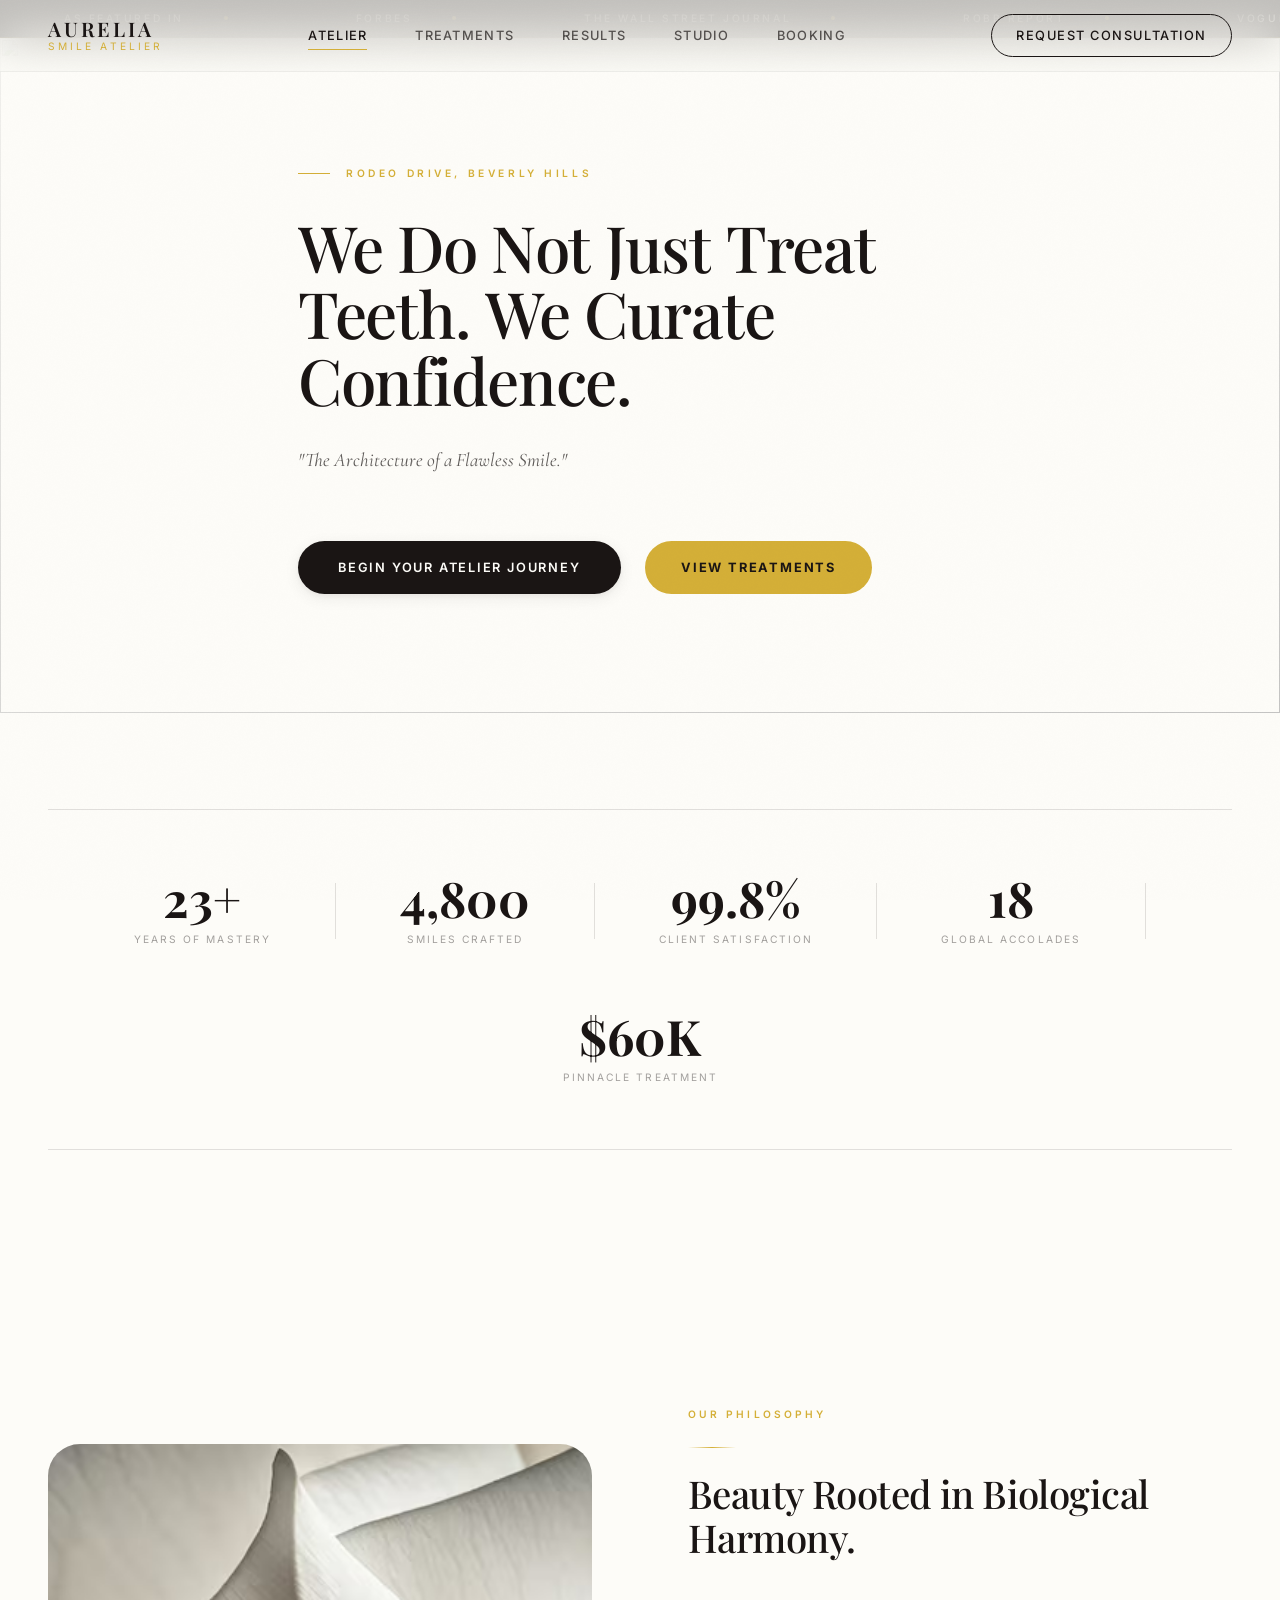
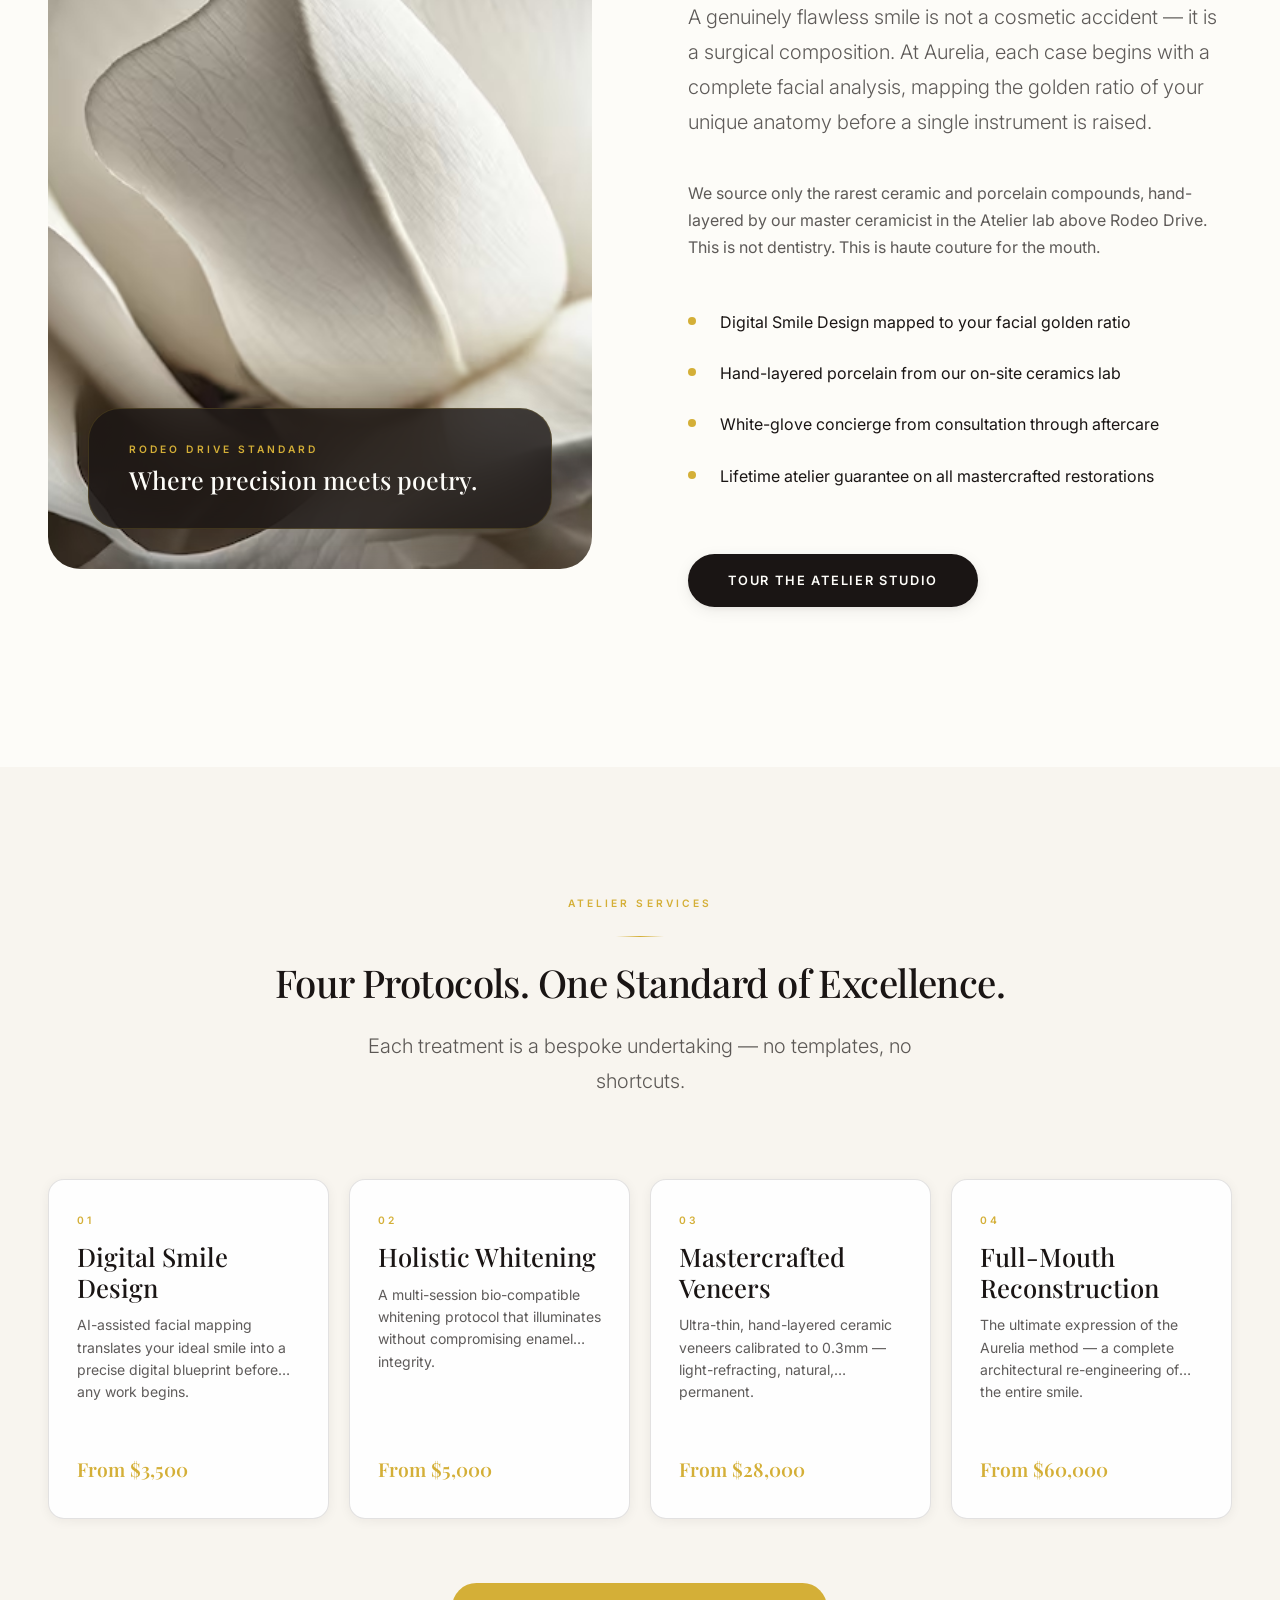
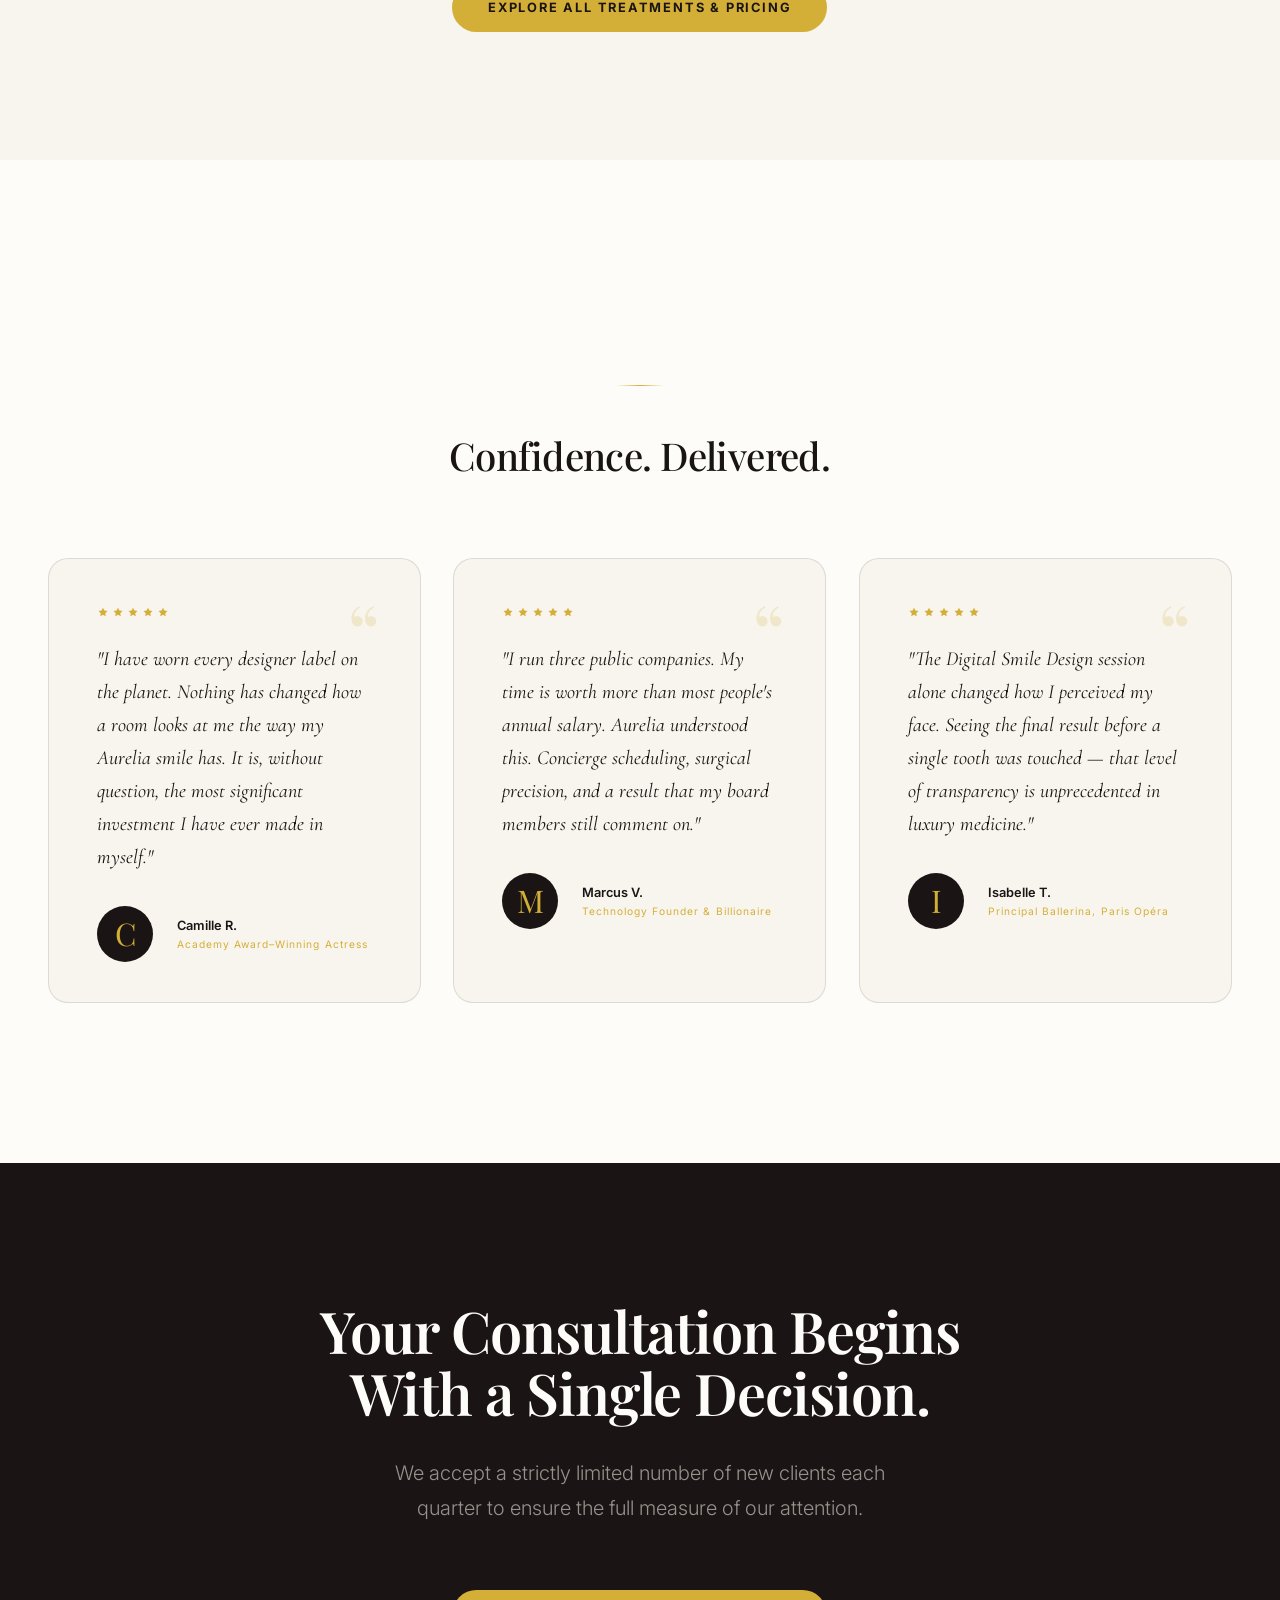
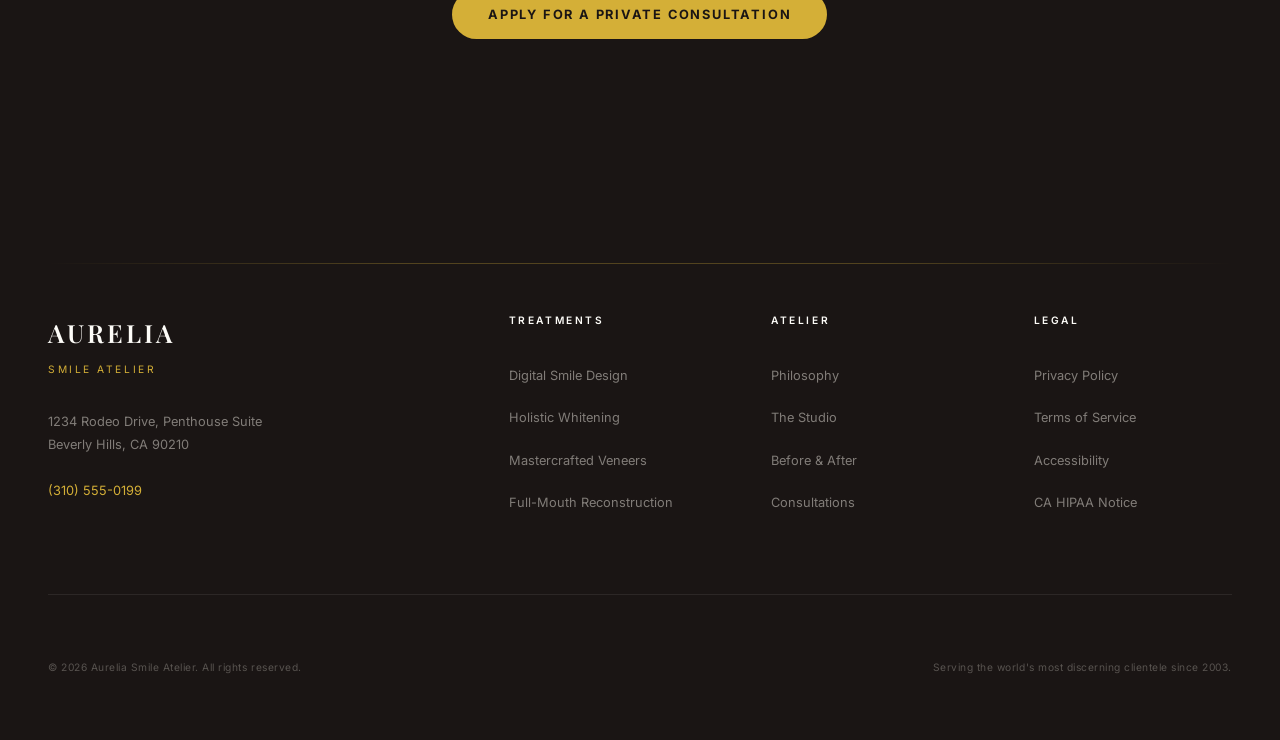
==== commit d042b6e3: "Add files via upload" ====
--- a/index.html
+++ b/index.html
@@ -9,7 +9,7 @@
   <meta http-equiv="Cache-Control" content="no-cache, no-store, must-revalidate" />
   <meta http-equiv="Pragma" content="no-cache" />
   <meta http-equiv="Expires" content="0" />
-  <link rel="stylesheet" href="luxury.css?v=7" />
+  <link rel="stylesheet" href="luxury.css?v=8" />
   <!-- CRITICAL: mobile overrides for the new services grid -->
   <style>
     @media (max-width: 900px) {
@@ -36,8 +36,8 @@
   <div class="noise-overlay" aria-hidden="true"></div>
 
   <!-- ░░ CUSTOM CURSOR ░░ -->
-  <div class="cursor-dot"  aria-hidden="true"></div>
-  <div class="cursor-ring" aria-hidden="true"></div>
+  <span id="cur-ring" aria-hidden="true"><span id="cur-label"></span></span>
+  <span id="cur-dot" aria-hidden="true"></span>
 
   <!-- ░░ PAGE WIPE ░░ -->
   <div class="page-wipe" aria-hidden="true">
@@ -80,10 +80,10 @@
         <a href="studio.html">Studio</a>
         <a href="booking.html">Booking</a>
       </div>
-      <a href="booking.html" class="nav-cta btn-magnetic" data-cursor="hover">
+      <a href="booking.html" class="nav-cta btn-magnetic" data-cursor="Book">
         <span class="btn-magnetic__text">Request Consultation</span>
       </a>
-        <button id="mobile-menu-btn" aria-label="Toggle mobile menu" data-cursor="hover">
+        <button id="mobile-menu-btn" aria-label="Toggle mobile menu" data-cursor="">
           <svg width="24" height="24" viewBox="0 0 24 24" fill="none" stroke="currentColor" stroke-width="1.5" stroke-linecap="round" stroke-linejoin="round">
             <line x1="3" y1="12" x2="21" y2="12"></line>
             <line x1="3" y1="6" x2="21" y2="6"></line>
@@ -122,8 +122,8 @@
         </p>
 
         <div class="hero__actions fade-up" style="transition-delay:560ms;">
-          <a href="booking.html" class="btn-primary btn-magnetic" data-cursor="hover"><span class="btn-magnetic__text">Begin Your Atelier Journey</span></a>
-          <a href="treatments.html" class="btn-gold btn-magnetic" data-cursor="hover"><span class="btn-magnetic__text">View Treatments</span></a>
+          <a href="booking.html" class="btn-primary btn-magnetic" data-cursor="Book"><span class="btn-magnetic__text">Begin Your Atelier Journey</span></a>
+          <a href="treatments.html" class="btn-gold btn-magnetic" data-cursor="Explore"><span class="btn-magnetic__text">View Treatments</span></a>
         </div>
 
       </div>
@@ -227,7 +227,7 @@
             </div>
 
             <div style="margin-top:var(--space-8);" class="fade-up" style="transition-delay:480ms;">
-              <a href="studio.html" class="btn-primary btn-magnetic" data-cursor="hover">
+              <a href="studio.html" class="btn-primary btn-magnetic" data-cursor="Tour">
                 <span class="btn-magnetic__text">Tour the Atelier Studio</span>
               </a>
             </div>
@@ -262,7 +262,7 @@
         ">
 
           <!-- Card 1 -->
-          <a href="treatments.html" data-cursor="hover" data-touch aria-label="Digital Smile Design — from $3,500" style="
+          <a href="treatments.html" data-cursor="Explore" data-touch aria-label="Digital Smile Design — from $3,500" style="
             flex: 1 1 0;
             min-width: 0;
             height: 340px;
@@ -313,7 +313,7 @@
           </a>
 
           <!-- Card 2 -->
-          <a href="treatments.html" data-cursor="hover" data-touch aria-label="Holistic Whitening — from $5,000" style="
+          <a href="treatments.html" data-cursor="Explore" data-touch aria-label="Holistic Whitening — from $5,000" style="
             flex: 1 1 0;
             min-width: 0;
             height: 340px;
@@ -364,7 +364,7 @@
           </a>
 
           <!-- Card 3 -->
-          <a href="treatments.html" data-cursor="hover" data-touch aria-label="Mastercrafted Veneers — from $28,000" style="
+          <a href="treatments.html" data-cursor="Explore" data-touch aria-label="Mastercrafted Veneers — from $28,000" style="
             flex: 1 1 0;
             min-width: 0;
             height: 340px;
@@ -415,7 +415,7 @@
           </a>
 
           <!-- Card 4 -->
-          <a href="treatments.html" data-cursor="hover" data-touch aria-label="Full-Mouth Reconstruction — from $60,000" style="
+          <a href="treatments.html" data-cursor="Explore" data-touch aria-label="Full-Mouth Reconstruction — from $60,000" style="
             flex: 1 1 0;
             min-width: 0;
             height: 340px;
@@ -469,7 +469,7 @@
 
         <!-- CTA -->
         <div style="text-align:center;margin-top:var(--space-8);" class="fade-up">
-          <a href="treatments.html" class="btn-gold btn-magnetic" data-cursor="hover">
+          <a href="treatments.html" class="btn-gold btn-magnetic" data-cursor="Explore">
             <span class="btn-magnetic__text">Explore All Treatments &amp; Pricing</span>
           </a>
         </div>
@@ -578,7 +578,7 @@
           the full measure of our attention.
         </p>
         <div class="fade-up" style="transition-delay:240ms;">
-          <a href="booking.html" class="btn-gold btn-magnetic" data-cursor="hover">
+          <a href="booking.html" class="btn-gold btn-magnetic" data-cursor="Book">
             <span class="btn-magnetic__text">Apply for a Private Consultation</span>
           </a>
         </div>
@@ -636,14 +636,14 @@
     </div>
   </footer>
 
-  <script src="engine.js?v=5"></script>
+  <script src="engine.js?v=8"></script>
 
   <!-- FULLSCREEN MOBILE MENU -->
   <div class="mobile-overlay" id="mobile-menu" aria-hidden="true" style="background: rgba(253, 252, 248, 0.95); backdrop-filter: blur(24px); -webkit-backdrop-filter: blur(24px);">
     <div class="noise-overlay" aria-hidden="true"></div>
     <div class="mobile-overlay__header" style="position: relative; z-index: 10; padding: 2rem; display: flex; justify-content: space-between; align-items: center;">
       <span class="nav-wordmark__name" style="color: var(--espresso); font-family: var(--font-display); font-size: 1.5rem; letter-spacing: 0.1em;">AURELIA</span>
-      <button class="mobile-close" id="mobile-close" aria-label="Close menu" data-cursor="hover" style="color: var(--espresso); background: none; border: none; cursor: pointer;">
+      <button class="mobile-close" id="mobile-close" aria-label="Close menu" data-cursor="" style="color: var(--espresso); background: none; border: none; cursor: pointer;">
         <svg width="32" height="32" viewBox="0 0 24 24" fill="none"><path d="M18 6L6 18M6 6l12 12" stroke="currentColor" stroke-width="1.5" stroke-linecap="round" stroke-linejoin="round"/></svg>
       </button>
     </div>
--- a/luxury.css
+++ b/luxury.css
@@ -133,11 +133,10 @@
   overflow-x: clip;
   max-width: 100%;
   position: relative;
-  cursor: none;
   overflow-wrap: break-word;
   word-wrap: break-word;
-  -webkit-hyphens: auto;
-  hyphens: auto;
+  -webkit-hyphens: none;
+  hyphens: none;
 }
 
 /* Ensure native cursor works in fullscreen (fixes missing cursor over video) */
@@ -171,8 +170,10 @@
     cursor: auto;
   }
 
-  .cursor-dot,
-  .cursor-ring {
+  #cur-dot,
+  #cur-ring,
+  .autoscroll-disc,
+  .autoscroll-anchor {
     display: none !important;
   }
 
@@ -190,18 +191,12 @@
 a {
   color: inherit;
   text-decoration: none;
-  cursor: none;
+  cursor: pointer;
 }
 
 button {
-  cursor: none;
+  cursor: pointer;
   font-family: inherit;
-}
-
-input,
-textarea,
-select {
-  cursor: none;
 }
 
 ul,
@@ -221,53 +216,183 @@
   height: 100%;
 }
 
-/* ── 4. CUSTOM CURSOR ────────────────────────────────────── */
-.cursor-dot {
+/* ── 4. LUXURY CUSTOM CURSOR (PORTED FROM WARREN / AGOURA HILLS) ── */
+#cur-dot,
+#cur-ring {
   position: fixed;
   top: 0;
   left: 0;
-  z-index: 99999;
-  width: 6px;
-  height: 6px;
-  border-radius: var(--radius-full);
-  background: var(--espresso);
+  border-radius: 50%;
+  background: transparent;
+  mix-blend-mode: difference;
   pointer-events: none;
-  transform: translate(-50%, -50%);
-  transition: width var(--dur-fast) var(--ease-out-expo),
-    height var(--dur-fast) var(--ease-out-expo),
-    background var(--dur-fast) var(--ease-out-expo);
-  will-change: transform, left, top;
-}
-
-.cursor-ring {
+  opacity: 0;
+  will-change: transform;
+  transform: translate(-100px, -100px);
+}
+
+#cur-dot {
+  width: 7px;
+  height: 7px;
+  background: #fff;
+  z-index: 100001;
+  transition: width 0.28s cubic-bezier(0.22, 1, 0.36, 1),
+    height 0.28s cubic-bezier(0.22, 1, 0.36, 1);
+}
+
+#cur-ring {
+  width: 34px;
+  height: 34px;
+  border: 1px solid #fff;
+  z-index: 100000;
+  display: flex;
+  align-items: center;
+  justify-content: center;
+  transition: width 0.45s cubic-bezier(0.22, 1, 0.36, 1),
+    height 0.45s cubic-bezier(0.22, 1, 0.36, 1),
+    border-radius 0.45s cubic-bezier(0.22, 1, 0.36, 1),
+    background-color 0.28s cubic-bezier(0.22, 1, 0.36, 1);
+}
+
+#cur-label {
+  font-family: var(--font-body);
+  font-size: 9px;
+  font-weight: 600;
+  letter-spacing: 0.14em;
+  text-transform: uppercase;
+  color: #fff;
+  opacity: 0;
+  transition: opacity 0.2s cubic-bezier(0.22, 1, 0.36, 1);
+  white-space: nowrap;
+  pointer-events: none;
+  user-select: none;
+}
+
+#cur-ring.is-over #cur-label {
+  opacity: 1;
+}
+
+#cur-ring.is-text #cur-label {
+  opacity: 0;
+}
+
+html.cursor-on #cur-dot {
+  opacity: 1;
+  transition: width 0.28s cubic-bezier(0.22, 1, 0.36, 1),
+    height 0.28s cubic-bezier(0.22, 1, 0.36, 1),
+    opacity 0.22s linear 0.03s;
+}
+
+html.cursor-on #cur-ring {
+  opacity: 1;
+  transition: width 0.45s cubic-bezier(0.22, 1, 0.36, 1),
+    height 0.45s cubic-bezier(0.22, 1, 0.36, 1),
+    border-radius 0.45s cubic-bezier(0.22, 1, 0.36, 1),
+    opacity 0.22s linear 0.03s;
+}
+
+#cur-dot.is-over {
+  width: 0;
+  height: 0;
+}
+
+#cur-ring.is-over {
+  width: 62px;
+  height: 62px;
+}
+
+#cur-dot.is-text {
+  width: 0;
+  height: 0;
+}
+
+#cur-ring.is-text {
+  width: 2px;
+  height: 26px;
+  border-radius: 0;
+  border-width: 0;
+  background: #fff;
+}
+
+.autoscroll-anchor {
+  display: none !important;
+  visibility: hidden !important;
+  opacity: 0 !important;
+  pointer-events: none !important;
+}
+
+.autoscroll-disc {
   position: fixed;
   top: 0;
   left: 0;
-  z-index: 99998;
-  width: 36px;
-  height: 36px;
-  border-radius: var(--radius-full);
+  width: 44px;
+  height: 44px;
+  border-radius: 50%;
+  background: rgba(253, 252, 248, 0.94);
+  backdrop-filter: blur(8px);
+  -webkit-backdrop-filter: blur(8px);
   border: 1.5px solid var(--champagne);
+  box-shadow: 0 8px 24px rgba(26, 21, 20, 0.18), 0 0 0 4px rgba(212, 175, 55, 0.12);
   pointer-events: none;
-  transform: translate(-50%, -50%);
-  transition: width var(--dur-medium) var(--ease-out-expo),
-    height var(--dur-medium) var(--ease-out-expo),
-    border-color var(--dur-fast) var(--ease-out-expo),
-    opacity var(--dur-fast) var(--ease-out-expo);
-  will-change: transform, left, top, width, height;
-}
-
-.cursor-ring.is-hovering {
-  width: 72px;
-  height: 72px;
-  border-color: var(--champagne);
-  opacity: 0.7;
-}
-
-.cursor-ring.is-clicking {
-  width: 28px;
-  height: 28px;
+  z-index: 100002;
+  opacity: 0;
+  transform: translate(-100px, -100px) translate(-50%, -50%) scale(0.6);
+  transition: opacity 0.15s ease, transform 0.18s cubic-bezier(0.22, 1, 0.36, 1);
+  display: flex;
+  align-items: center;
+  justify-content: center;
+}
+
+.autoscroll-disc.is-active {
   opacity: 1;
+  transition: opacity 0.15s ease;
+}
+
+.autoscroll-disc svg {
+  width: 24px;
+  height: 24px;
+  overflow: visible;
+}
+
+.autoscroll-disc__up,
+.autoscroll-disc__dn {
+  fill: none;
+  stroke: var(--espresso);
+  stroke-width: 1.8;
+  stroke-linecap: round;
+  stroke-linejoin: round;
+  opacity: 0.42;
+  transition: opacity 0.15s ease, transform 0.15s ease, stroke 0.15s ease;
+}
+
+.autoscroll-disc.is-up .autoscroll-disc__up {
+  opacity: 1;
+  stroke: var(--champagne);
+  transform: translateY(-1.5px);
+}
+
+.autoscroll-disc.is-dn .autoscroll-disc__dn {
+  opacity: 1;
+  stroke: var(--champagne);
+  transform: translateY(1.5px);
+}
+
+.autoscroll-disc__dot {
+  fill: var(--champagne);
+}
+
+[data-cursor-off],
+[data-cursor-off] * {
+  cursor: auto !important;
+}
+
+@media (pointer: coarse), (prefers-reduced-motion: reduce) {
+  #cur-dot,
+  #cur-ring,
+  .autoscroll-disc,
+  .autoscroll-anchor {
+    display: none !important;
+  }
 }
 
 /* ── 5. SPA PAGE TRANSITION WIPE ─────────────────────────── */
@@ -1391,7 +1516,7 @@
   position: relative;
   border-radius: var(--radius-xl);
   overflow: hidden;
-  cursor: none;
+  cursor: pointer;
   border: 2px solid transparent;
   transition: border-color var(--dur-medium) var(--ease-out-quart),
     box-shadow var(--dur-medium) var(--ease-out-quart),
@@ -1469,27 +1594,46 @@
 }
 
 /* Calculator bar */
+body.has-calc-bar {
+  padding-bottom: 104px;
+}
+
 .calculator-bar {
   position: fixed;
   bottom: 0;
   left: 0;
   right: 0;
-  z-index: 500;
-  background: var(--glass-white);
+  z-index: 900;
+  background: rgba(253, 252, 248, 0.94);
   backdrop-filter: blur(28px) saturate(1.5);
   -webkit-backdrop-filter: blur(28px) saturate(1.5);
-  border-top: 1px solid var(--espresso-12);
-  padding: var(--space-4) var(--space-6);
-  display: flex;
-  align-items: center;
-  justify-content: space-between;
-  transform: translateY(100%);
+  border-top: 1px solid rgba(212, 175, 55, 0.35);
+  padding: var(--space-3) var(--space-6);
+  transform: translateY(105%);
   transition: transform var(--dur-medium) var(--ease-out-expo);
-  box-shadow: 0 -8px 32px rgba(26, 21, 20, 0.08);
+  box-shadow: 0 -10px 36px rgba(26, 21, 20, 0.10);
+  box-sizing: border-box;
+  max-width: 100vw;
 }
 
 .calculator-bar.is-visible {
   transform: translateY(0);
+}
+
+.calculator-bar__inner {
+  max-width: var(--container-xl);
+  margin: 0 auto;
+  width: 100%;
+  display: flex;
+  align-items: center;
+  justify-content: space-between;
+  gap: var(--space-4);
+}
+
+.calculator-bar__summary {
+  display: flex;
+  flex-direction: column;
+  gap: 2px;
 }
 
 .calculator-bar__label {
@@ -1498,6 +1642,10 @@
   text-transform: uppercase;
   color: var(--espresso-40);
   margin-bottom: 4px;
+}
+
+.calculator-bar__note--mobile {
+  display: none;
 }
 
 .calculator-bar__amount {
@@ -1507,6 +1655,90 @@
   color: var(--espresso);
   line-height: 1;
   letter-spacing: -0.02em;
+  font-variant-numeric: tabular-nums;
+  white-space: nowrap;
+}
+
+.calculator-bar__actions {
+  display: flex;
+  align-items: center;
+  gap: var(--space-4);
+}
+
+.calculator-bar__note {
+  font-size: var(--text-sm);
+  color: var(--espresso-40);
+  max-width: 240px;
+  line-height: 1.45;
+}
+
+.calculator-bar__cta {
+  white-space: nowrap;
+}
+
+@media (max-width: 768px) {
+  body.has-calc-bar {
+    padding-bottom: 140px;
+  }
+
+  .calculator-bar {
+    padding: 14px 16px calc(14px + env(safe-area-inset-bottom, 0px));
+  }
+
+  .calculator-bar__inner {
+    flex-direction: column;
+    align-items: stretch;
+    gap: 12px;
+  }
+
+  .calculator-bar__summary {
+    flex-direction: row;
+    align-items: center;
+    justify-content: space-between;
+    gap: 12px;
+    width: 100%;
+  }
+
+  .calculator-bar__meta {
+    min-width: 0;
+    flex: 1;
+  }
+
+  .calculator-bar__label {
+    font-size: 10px;
+    letter-spacing: 0.16em;
+    margin-bottom: 2px;
+  }
+
+  .calculator-bar__note {
+    display: none;
+  }
+
+  .calculator-bar__note--mobile {
+    display: block;
+    font-size: 11.5px;
+    line-height: 1.3;
+    color: var(--espresso-40);
+  }
+
+  .calculator-bar__amount {
+    font-size: clamp(1.5rem, 6.5vw, 1.85rem);
+    flex-shrink: 0;
+  }
+
+  .calculator-bar__actions {
+    width: 100%;
+  }
+
+  .calculator-bar__cta {
+    width: 100%;
+    padding: 14px 20px;
+    font-size: 0.78rem;
+    letter-spacing: 0.14em;
+    justify-content: center;
+    text-align: center;
+    white-space: nowrap;
+  }
 }
 
 /* ── 19. BEFORE / AFTER GALLERY ──────────────────────────── */
@@ -1533,7 +1765,7 @@
   border-radius: var(--radius-lg);
   overflow: hidden;
   aspect-ratio: 4/5;
-  cursor: none;
+  cursor: pointer;
 }
 
 .gallery-item img {
@@ -1861,7 +2093,7 @@
   font-family: var(--font-body);
   font-size: var(--text-base);
   color: var(--espresso-40);
-  cursor: none;
+  cursor: pointer;
   text-align: left;
   display: flex;
   align-items: center;
@@ -1941,7 +2173,7 @@
   font-family: var(--font-body);
   font-size: var(--text-sm);
   color: var(--espresso-70);
-  cursor: none;
+  cursor: pointer;
   transition: background var(--dur-fast) var(--ease-out-quart),
     color var(--dur-fast) var(--ease-out-quart),
     padding-left var(--dur-fast) var(--ease-out-quart);
@@ -2013,7 +2245,7 @@
   background: var(--sunlit-white);
   border: 1px solid var(--espresso-12);
   border-radius: var(--radius-md);
-  cursor: none;
+  cursor: pointer;
   transition: all var(--dur-fast) var(--ease-out-quart);
   user-select: none;
 }
@@ -2083,6 +2315,7 @@
   overflow: hidden;
   border: var(--border-thin);
   box-shadow: var(--shadow-sm);
+  background: var(--sunlit-white);
 }
 
 .scroll-item img {
@@ -2092,11 +2325,63 @@
   display: block;
 }
 
-/* MOBILE: sticky left column stays fixed, right column scrolls */
+.studio-spec-card {
+  border: var(--border-thin);
+  border-radius: var(--radius-lg);
+  overflow: hidden;
+  background: var(--sunlit-white);
+  box-shadow: var(--shadow-xs);
+  width: 100%;
+}
+
+.studio-spec-table {
+  display: table;
+  width: 100%;
+  border-collapse: collapse;
+  table-layout: auto;
+}
+
+.studio-spec-table th {
+  padding: 13px 18px;
+  text-align: left;
+  font-size: var(--text-xs);
+  font-weight: 600;
+  letter-spacing: 0.15em;
+  text-transform: uppercase;
+  color: var(--espresso-40);
+  background: var(--soft-cream);
+  border-bottom: var(--border-thin);
+}
+
+.studio-spec-table td {
+  padding: 13px 18px;
+  font-size: var(--text-sm);
+  color: var(--espresso);
+  border-bottom: var(--border-thin);
+}
+
+.studio-spec-table tbody tr:last-child td {
+  border-bottom: none;
+}
+
+.studio-spec-table th:last-child,
+.studio-spec-table td:last-child {
+  text-align: right;
+  white-space: nowrap;
+  font-variant-numeric: tabular-nums;
+}
+
+.studio-spec-table td:last-child {
+  font-weight: 600;
+  color: var(--champagne);
+}
+
+/* MOBILE: clean single-column stack with zero internal scrollbar */
 @media (max-width: 900px) {
   .sticky-scroll-section {
     grid-template-columns: 1fr;
-    gap: 0;
+    gap: var(--space-8);
+    overflow: visible;
   }
 
   .sticky-col {
@@ -2104,15 +2389,29 @@
     top: auto !important;
     height: auto !important;
     z-index: 1;
-    padding-bottom: var(--space-4);
+    padding-bottom: 0;
     -webkit-mask-image: none !important;
     mask-image: none !important;
   }
 
-  /* height MUST be AFTER the default .scroll-item img rule to win the cascade */
+  .studio-scroll-hint {
+    display: none;
+  }
+
+  .scroll-col {
+    gap: var(--space-5);
+  }
+
+  .scroll-item {
+    border-radius: var(--radius-lg);
+    background: var(--sunlit-white);
+    box-shadow: var(--shadow-sm);
+  }
+
   .scroll-item img {
-    height: 70%;
-    aspect-ratio: unset;
+    width: 100%;
+    height: auto;
+    aspect-ratio: 16 / 10;
     object-fit: cover;
   }
 }
@@ -2138,7 +2437,7 @@
   font-weight: 500;
   letter-spacing: 0.08em;
   color: var(--espresso-70);
-  margin: var(--space-1);
+  margin: 0;
 }
 
 .tech-pill__dot {
@@ -2146,13 +2445,14 @@
   height: 6px;
   border-radius: var(--radius-full);
   background: var(--champagne);
+  flex-shrink: 0;
 }
 
 .tech-pills-wrap {
   display: flex;
   flex-wrap: wrap;
-  margin: calc(-1 * var(--space-1));
-  margin-top: var(--space-3);
+  gap: 8px;
+  margin: var(--space-3) 0 0 0;
 }
 
 /* ── 23. FOOTER ──────────────────────────────────────────── */
@@ -2397,6 +2697,10 @@
   padding-top: 0;
 }
 
+.section-lg.pt-nav {
+  padding-top: calc(var(--nav-height) + var(--space-10));
+}
+
 .d-flex {
   display: flex;
 }
@@ -2442,27 +2746,76 @@
 }
 
 /* ── 26. RESPONSIVE (MOVED TO BOTTOM) ────────────────────── */
-/* ── 27. SCROLLBAR & SELECTION ───────────────────────────── */
+/* ── 27. SCROLLBAR & SELECTION (PORTED FROM WARREN / AGOURA HILLS) ── */
 ::selection {
   background: var(--champagne-20);
   color: var(--espresso);
 }
 
-::-webkit-scrollbar {
-  width: 6px;
-}
-
-::-webkit-scrollbar-track {
-  background: var(--alabaster);
-}
-
-::-webkit-scrollbar-thumb {
-  background: var(--espresso-12);
-  border-radius: var(--radius-full);
-}
-
-::-webkit-scrollbar-thumb:hover {
-  background: var(--champagne-80);
+@media (hover: hover) and (pointer: fine) {
+  ::-webkit-scrollbar {
+    width: 12px;
+    height: 12px;
+  }
+
+  ::-webkit-scrollbar-track {
+    background: var(--warm-cream);
+    border-left: 1px solid var(--espresso-12);
+  }
+
+  ::-webkit-scrollbar-thumb {
+    background: var(--champagne);
+    border: 4px solid var(--warm-cream);
+    border-left-width: 5px;
+  }
+
+  ::-webkit-scrollbar-thumb:hover {
+    background: var(--espresso);
+  }
+
+  ::-webkit-scrollbar-corner {
+    background: var(--warm-cream);
+  }
+
+  ::-webkit-scrollbar-button:single-button {
+    background: var(--warm-cream);
+    display: block;
+    height: 12px;
+    width: 12px;
+    background-repeat: no-repeat;
+    background-position: center;
+    background-size: 7px;
+  }
+
+  ::-webkit-scrollbar-button:single-button:vertical:decrement {
+    background-image: url("data:image/svg+xml,%3Csvg xmlns='http://www.w3.org/2000/svg' viewBox='0 0 10 10' fill='%23D4AF37'%3E%3Cpath d='M5 2 1 8h8z'/%3E%3C/svg%3E");
+  }
+
+  ::-webkit-scrollbar-button:single-button:vertical:increment {
+    background-image: url("data:image/svg+xml,%3Csvg xmlns='http://www.w3.org/2000/svg' viewBox='0 0 10 10' fill='%23D4AF37'%3E%3Cpath d='M5 8 9 2H1z'/%3E%3C/svg%3E");
+  }
+}
+
+@media (hover: none), (pointer: coarse) {
+  html,
+  body {
+    scrollbar-width: none;
+    -ms-overflow-style: none;
+  }
+
+  html::-webkit-scrollbar,
+  body::-webkit-scrollbar,
+  ::-webkit-scrollbar {
+    width: 0;
+    height: 0;
+    display: none;
+  }
+
+  ::-webkit-scrollbar-track,
+  ::-webkit-scrollbar-thumb,
+  ::-webkit-scrollbar-button {
+    display: none;
+  }
 }
 
 /* ── 28. TOAST NOTIFICATIONS ───────────────────────────────── */
@@ -2613,7 +2966,7 @@
   background: none;
   border: none;
   color: var(--espresso);
-  cursor: none;
+  cursor: pointer;
   padding: 8px;
 }
 
@@ -2655,7 +3008,7 @@
   background: none;
   border: none;
   color: var(--espresso);
-  cursor: none;
+  cursor: pointer;
   padding: 8px;
 }
 
@@ -2774,17 +3127,6 @@
 }
 
 @media (max-width: 900px) {
-  .sticky-scroll-section table {
-    display: block;
-    overflow-x: auto;
-    white-space: nowrap;
-  }
-
-  .sticky-scroll-section {
-    max-width: 100vw;
-    overflow-x: hidden;
-  }
-
   .section-lg.pt-nav {
     padding-top: calc(var(--nav-height) + var(--space-6)) !important;
     padding-bottom: var(--space-8) !important;
@@ -2798,7 +3140,7 @@
   z-index: 1001;
   background: transparent;
   border: none;
-  cursor: none;
+  cursor: pointer;
   display: flex;
 }
 
@@ -2871,20 +3213,6 @@
   white-space: nowrap !important;
 }
 
-/* Полностью отключаем кастомный курсор на сенсорных устройствах */
-@media (pointer: coarse) {
-  .cursor-dot,
-  .cursor-ring {
-    display: none !important;
-  }
-  
-  /* Возвращаем стандартное поведение системного курсора, 
-     на случай если к устройству подключена мышь (например, iPad) */
-  * {
-    cursor: auto !important;
-  }
-}
-
 /* Адаптация типографики внутри видеоплеера для мобильных устройств */
 @media (max-width: 600px) {
   .video-caption {
@@ -2920,8 +3248,8 @@
   background:
     radial-gradient(ellipse 80% 60% at 50% 0%, rgba(190, 155, 90, 0.08) 0%, transparent 60%),
     linear-gradient(160deg, hsl(20, 8%, 9%) 0%, hsl(20, 6%, 7%) 100%);
-  padding-top: 0;
-  padding-bottom: var(--space-20);
+  padding-top: calc(var(--nav-height) + var(--space-12));
+  padding-bottom: var(--space-16);
   overflow: hidden;
 }
 
@@ -3030,11 +3358,12 @@
 
 @media (max-width: 768px) {
   .studio-hero {
-    padding-bottom: var(--space-14);
+    padding-top: calc(var(--nav-height) + var(--space-8));
+    padding-bottom: var(--space-10);
   }
 
   .studio-hero__title {
-    font-size: clamp(2.4rem, 8vw, 4rem);
+    font-size: clamp(2.1rem, 8vw, 3.4rem);
   }
 
   .studio-cred-bar__inner {
@@ -3051,4 +3380,39 @@
   .studio-cred-bar__sep {
     height: 12px;
   }
+}
+
+@media (max-width: 600px) {
+  .studio-cta-wrap .btn-primary {
+    width: 100%;
+    justify-content: center;
+  }
+
+  .studio-spec-table th,
+  .studio-spec-table td {
+    padding: 12px 14px;
+  }
+
+  .tech-pill {
+    padding: 5px 11px;
+    font-size: 11px;
+    letter-spacing: 0.04em;
+  }
+
+  .studio-cred-bar__sep {
+    display: none;
+  }
+
+  .studio-cred-bar__inner {
+    gap: 6px 12px;
+    padding: var(--space-3) 0;
+  }
+
+  .studio-cred-bar__item {
+    font-size: 10px;
+    padding: 4px 10px;
+    background: rgba(212, 175, 55, 0.08);
+    border: 1px solid rgba(212, 175, 55, 0.18);
+    border-radius: var(--radius-full);
+  }
 }
